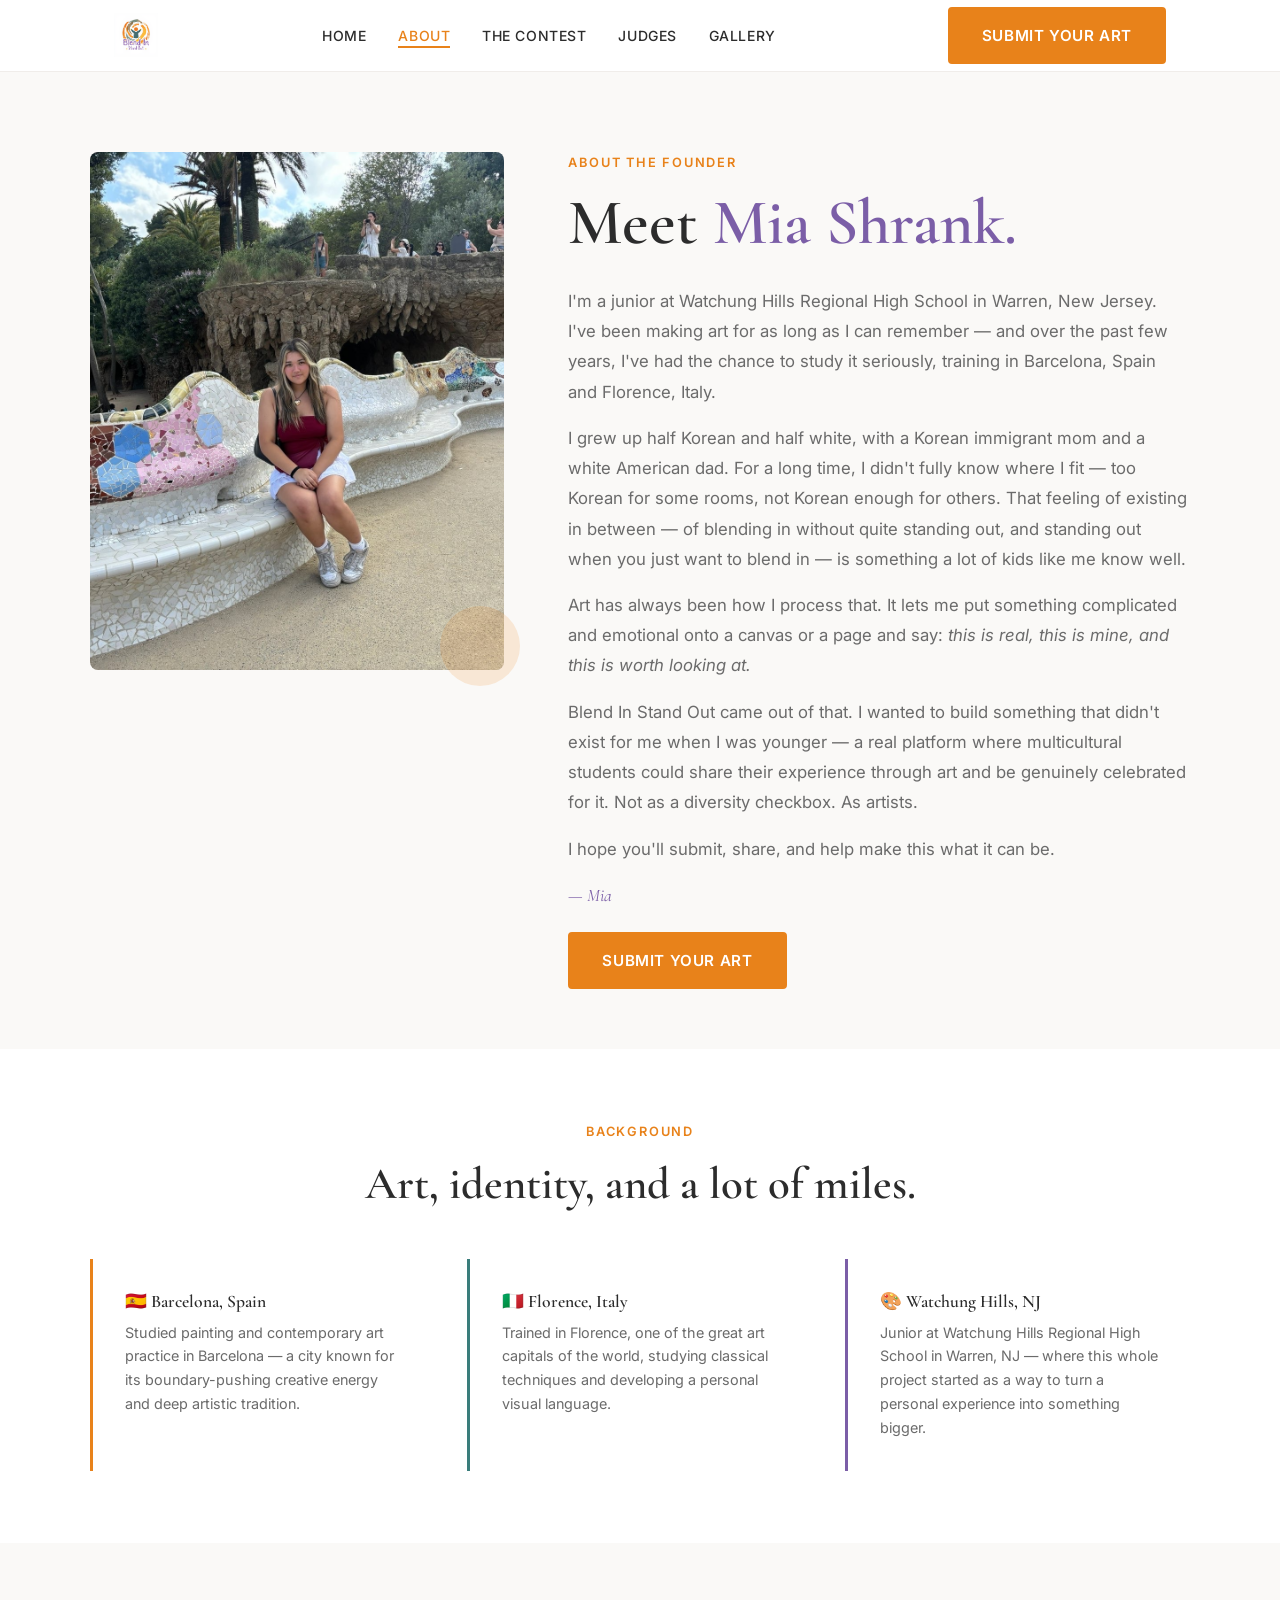
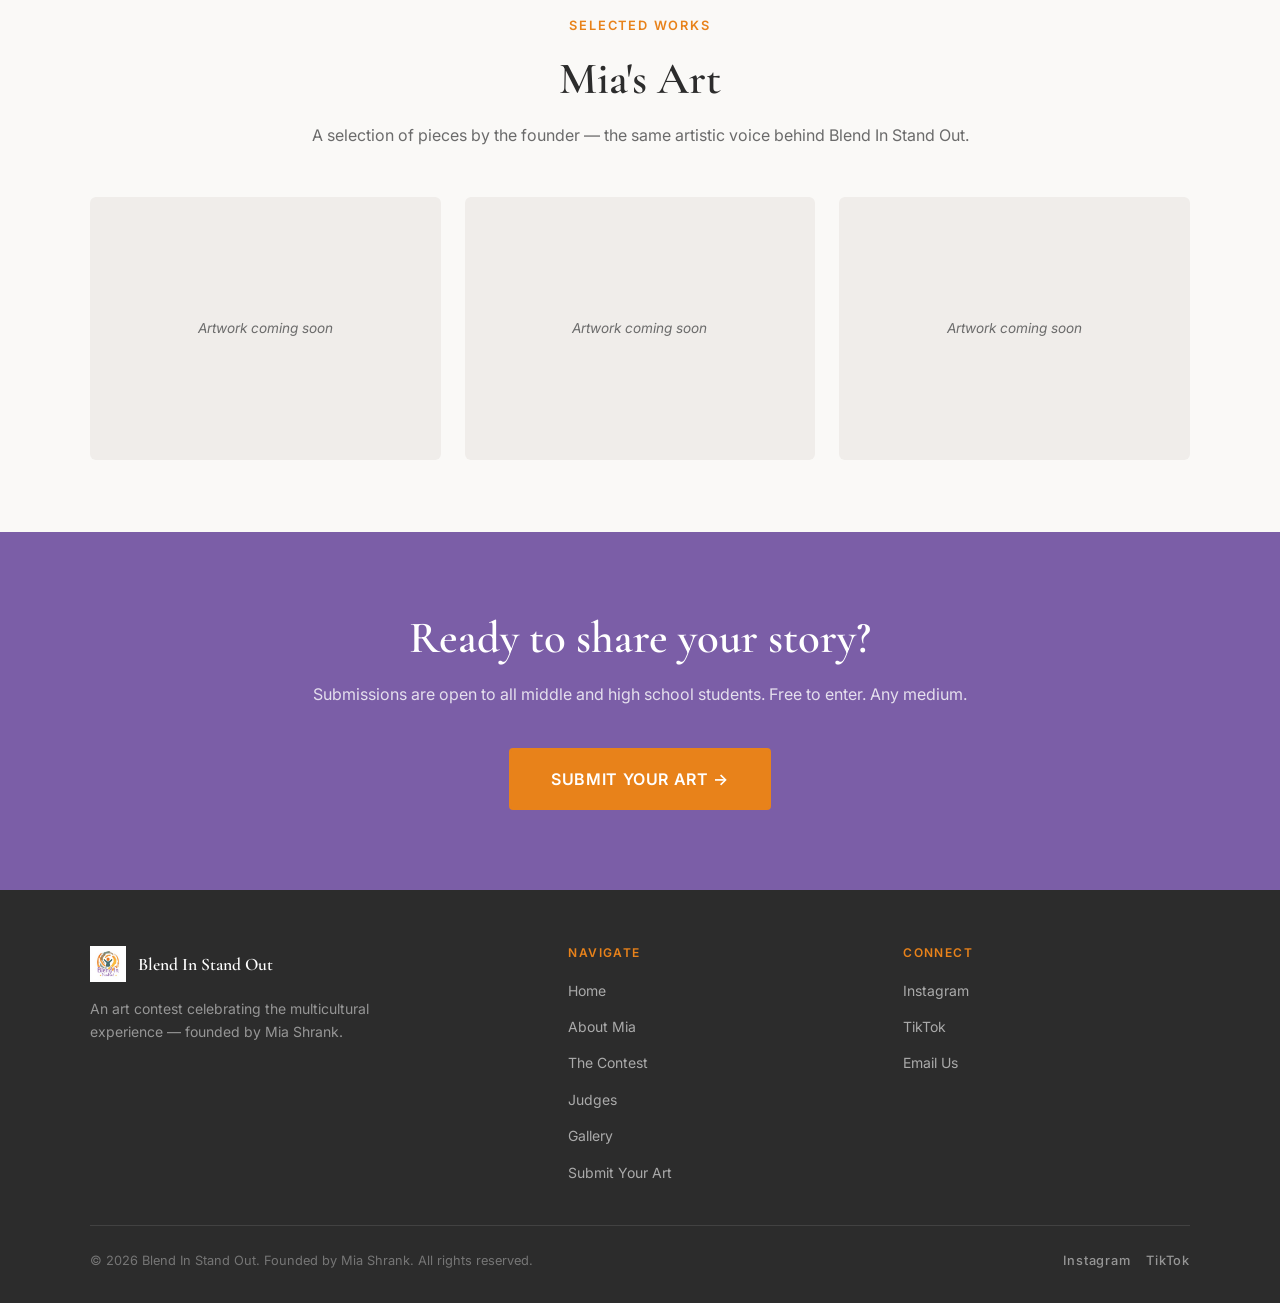
==== about.html @ 7397ed51 "Update about.html" ====
<!DOCTYPE html>
<html lang="en">
<head>
  <meta charset="UTF-8" />
  <meta name="viewport" content="width=device-width, initial-scale=1.0" />
  <title>About Mia Shrank — Blend In Stand Out</title>
  <meta name="description" content="Meet Mia Shrank, the founder of Blend In Stand Out — a junior at Watchung Hills Regional High School and artist who studied in Barcelona and Florence." />
  <link rel="icon" href="images/logo.png" type="image/png" />
  <link rel="stylesheet" href="css/style.css" />
</head>
<body>

  <!-- NAVIGATION -->
  <nav class="nav">
    <div class="nav__inner">
      <a href="index.html" class="nav__logo">
        <img src="logo.png" alt="Blend In Stand Out" onerror="this.style.display='none'; this.nextElementSibling.style.display='block';" />
        <span class="nav__logo-text" style="display:none;">Blend In Stand Out</span>
      </a>
      <ul class="nav__links">
        <li><a href="index.html">Home</a></li>
        <li><a href="about.html">About</a></li>
        <li><a href="contest.html">The Contest</a></li>
        <li><a href="judges.html">Judges</a></li>
        <li><a href="gallery.html">Gallery</a></li>
      </ul>
      <a href="submit.html" class="btn btn--primary nav__cta">Submit Your Art</a>
      <button class="nav__hamburger" aria-label="Open menu">
        <span></span><span></span><span></span>
      </button>
    </div>
  </nav>
  <div class="nav__mobile">
    <a href="index.html">Home</a>
    <a href="about.html">About</a>
    <a href="contest.html">The Contest</a>
    <a href="judges.html">Judges</a>
    <a href="gallery.html">Gallery</a>
    <a href="submit.html" class="btn btn--primary">Submit Your Art</a>
  </div>

  <div class="page-content">

    <!-- ABOUT HERO -->
    <section class="about-hero">
      <div class="about-hero__inner">
        <div class="about-hero__photo">
          <img src="mia.JPG" alt="Mia Shrank at Park Güell, Barcelona" class="about-hero__img" />
          <div class="about-hero__accent"></div>
        </div>
        <div class="about-hero__content">
          <p class="about-hero__eyebrow">About the Founder</p>
          <h1>Meet <span>Mia Shrank.</span></h1>
          <div class="about-hero__bio fade-in">
            <p>
              I'm a junior at Watchung Hills Regional High School in Warren, New Jersey. I've been making art for as long as I can remember — and over the past few years, I've had the chance to study it seriously, training in Barcelona, Spain and Florence, Italy.
            </p>
            <p>
              I grew up half Korean and half white, with a Korean immigrant mom and a white American dad. For a long time, I didn't fully know where I fit — too Korean for some rooms, not Korean enough for others. That feeling of existing in between — of blending in without quite standing out, and standing out when you just want to blend in — is something a lot of kids like me know well.
            </p>
            <p>
              Art has always been how I process that. It lets me put something complicated and emotional onto a canvas or a page and say: <em>this is real, this is mine, and this is worth looking at.</em>
            </p>
            <p>
              Blend In Stand Out came out of that. I wanted to build something that didn't exist for me when I was younger — a real platform where multicultural students could share their experience through art and be genuinely celebrated for it. Not as a diversity checkbox. As artists.
            </p>
            <p>
              I hope you'll submit, share, and help make this what it can be.
            </p>
            <p style="color: var(--purple); font-family: var(--font-heading); font-size: 1.1rem; font-style: italic;">— Mia</p>
          </div>
          <a href="submit.html" class="btn btn--primary">Submit Your Art</a>
        </div>
      </div>
    </section>

    <!-- HIGHLIGHTS -->
    <section class="about-highlights">
      <div class="about-highlights__inner">
        <div class="text-center fade-in">
          <p class="hero__eyebrow">Background</p>
          <h2>Art, identity, and a lot of miles.</h2>
        </div>
        <div class="about-highlights__grid">
          <div class="about-highlight fade-in fade-in-delay-1">
            <h3>🇪🇸 Barcelona, Spain</h3>
            <p>Studied painting and contemporary art practice in Barcelona — a city known for its boundary-pushing creative energy and deep artistic tradition.</p>
          </div>
          <div class="about-highlight fade-in fade-in-delay-2">
            <h3>🇮🇹 Florence, Italy</h3>
            <p>Trained in Florence, one of the great art capitals of the world, studying classical techniques and developing a personal visual language.</p>
          </div>
          <div class="about-highlight fade-in fade-in-delay-3">
            <h3>🎨 Watchung Hills, NJ</h3>
            <p>Junior at Watchung Hills Regional High School in Warren, NJ — where this whole project started as a way to turn a personal experience into something bigger.</p>
          </div>
        </div>
      </div>
    </section>

    <!-- ARTWORK SECTION -->
    <section class="artwork-section">
      <div class="artwork-section__inner">
        <div class="text-center fade-in">
          <p class="hero__eyebrow">Selected Works</p>
          <h2>Mia's Art</h2>
          <p style="margin: 16px auto 0;">A selection of pieces by the founder — the same artistic voice behind Blend In Stand Out.</p>
        </div>
        <div class="artwork-grid">
          <div class="artwork-item">Artwork coming soon</div>
          <div class="artwork-item">Artwork coming soon</div>
          <div class="artwork-item">Artwork coming soon</div>
        </div>
      </div>
    </section>

    <!-- CTA -->
    <section class="cta-banner fade-in">
      <div class="container">
        <h2>Ready to share your story?</h2>
        <p class="wide">Submissions are open to all middle and high school students. Free to enter. Any medium.</p>
        <a href="submit.html" class="btn btn--primary">Submit Your Art →</a>
      </div>
    </section>

  </div>

  <!-- FOOTER -->
  <footer class="footer">
    <div class="footer__inner">
      <div class="footer__top">
        <div class="footer__brand">
          <div class="footer__logo">
            <img src="logo.png" alt="Blend In Stand Out" onerror="this.style.display='none';" />
            <span class="footer__logo-text">Blend In Stand Out</span>
          </div>
          <p class="footer__tagline">An art contest celebrating the multicultural experience — founded by Mia Shrank.</p>
        </div>
        <div class="footer__col">
          <h4>Navigate</h4>
          <ul>
            <li><a href="index.html">Home</a></li>
            <li><a href="about.html">About Mia</a></li>
            <li><a href="contest.html">The Contest</a></li>
            <li><a href="judges.html">Judges</a></li>
            <li><a href="gallery.html">Gallery</a></li>
            <li><a href="submit.html">Submit Your Art</a></li>
          </ul>
        </div>
        <div class="footer__col">
          <h4>Connect</h4>
          <ul>
            <li><a href="#">Instagram</a></li>
            <li><a href="#">TikTok</a></li>
            <li><a href="mailto:blendinstandout.art@gmail.com">Email Us</a></li>
          </ul>
        </div>
      </div>
      <div class="footer__bottom">
        <p class="footer__copy">© 2026 Blend In Stand Out. Founded by Mia Shrank. All rights reserved.</p>
        <div class="footer__social">
          <a href="#">Instagram</a>
          <a href="#">TikTok</a>
        </div>
      </div>
    </div>
  </footer>

  <script src="js/main.js"></script>
</body>
</html>
---- css/style.css ----
/* =====================================================
   BLEND IN STAND OUT — Main Stylesheet
   ===================================================== */

/* --- Google Fonts Import --- */
@import url('https://fonts.googleapis.com/css2?family=Cormorant+Garamond:ital,wght@0,400;0,500;0,600;0,700;1,400;1,500&family=Inter:wght@300;400;500;600&display=swap');

/* --- CSS Variables --- */
:root {
  --orange:    #E8821A;
  --teal:      #3A7D7B;
  --purple:    #7B5EA7;
  --gold:      #F0B830;
  --sage:      #8A9270;
  --taupe:     #9B8060;
  --white:     #FFFFFF;
  --off-white: #FAF9F7;
  --light-gray:#F0EDEA;
  --dark:      #2C2C2C;
  --mid-gray:  #6B6B6B;

  --font-heading: 'Cormorant Garamond', Georgia, serif;
  --font-body:    'Inter', system-ui, sans-serif;

  --max-width: 1100px;
  --section-pad: 80px 24px;
  --nav-height: 72px;
}

/* --- Reset & Base --- */
*, *::before, *::after { box-sizing: border-box; margin: 0; padding: 0; }

html { scroll-behavior: smooth; font-size: 16px; }

body {
  font-family: var(--font-body);
  color: var(--dark);
  background: var(--white);
  line-height: 1.65;
  -webkit-font-smoothing: antialiased;
}

img { max-width: 100%; height: auto; display: block; }
a  { color: inherit; text-decoration: none; }
ul { list-style: none; }

/* --- Typography --- */
h1, h2, h3, h4 {
  font-family: var(--font-heading);
  line-height: 1.2;
  font-weight: 600;
}
h1 { font-size: clamp(2.4rem, 5vw, 4rem); }
h2 { font-size: clamp(1.8rem, 3.5vw, 2.8rem); }
h3 { font-size: clamp(1.3rem, 2.5vw, 1.8rem); }
h4 { font-size: 1.15rem; }
p  { font-size: 1rem; color: var(--mid-gray); max-width: 680px; }
p.wide { max-width: 800px; }

/* --- Utility --- */
.container {
  max-width: var(--max-width);
  margin: 0 auto;
  padding: 0 24px;
}
.section { padding: var(--section-pad); }
.section--alt { background: var(--off-white); }
.text-center { text-align: center; }
.text-center p { margin-left: auto; margin-right: auto; }

/* --- Buttons --- */
.btn {
  display: inline-block;
  padding: 14px 32px;
  border-radius: 4px;
  font-family: var(--font-body);
  font-size: 0.95rem;
  font-weight: 600;
  letter-spacing: 0.04em;
  text-transform: uppercase;
  cursor: pointer;
  border: 2px solid transparent;
  transition: all 0.2s ease;
}
.btn--primary {
  background: var(--orange);
  color: var(--white);
  border-color: var(--orange);
}
.btn--primary:hover {
  background: #cf7116;
  border-color: #cf7116;
  transform: translateY(-1px);
  box-shadow: 0 4px 16px rgba(232,130,26,0.3);
}
.btn--outline {
  background: transparent;
  color: var(--purple);
  border-color: var(--purple);
}
.btn--outline:hover {
  background: var(--purple);
  color: var(--white);
  transform: translateY(-1px);
}
.btn--teal {
  background: var(--teal);
  color: var(--white);
  border-color: var(--teal);
}
.btn--teal:hover {
  background: #2e6a68;
  border-color: #2e6a68;
  transform: translateY(-1px);
}

/* =====================================================
   NAVIGATION
   ===================================================== */
.nav {
  position: fixed;
  top: 0; left: 0; right: 0;
  z-index: 100;
  height: var(--nav-height);
  background: rgba(255,255,255,0.97);
  backdrop-filter: blur(8px);
  border-bottom: 1px solid var(--light-gray);
  display: flex;
  align-items: center;
}
.nav__inner {
  max-width: var(--max-width);
  margin: 0 auto;
  padding: 0 24px;
  width: 100%;
  display: flex;
  align-items: center;
  justify-content: space-between;
}
.nav__logo img {
  height: 44px;
  width: auto;
}
.nav__logo-text {
  font-family: var(--font-heading);
  font-size: 1.3rem;
  font-weight: 700;
  color: var(--purple);
  letter-spacing: 0.01em;
}
.nav__links {
  display: flex;
  align-items: center;
  gap: 32px;
}
.nav__links a {
  font-size: 0.875rem;
  font-weight: 500;
  letter-spacing: 0.04em;
  text-transform: uppercase;
  color: var(--dark);
  position: relative;
  transition: color 0.2s;
}
.nav__links a::after {
  content: '';
  position: absolute;
  bottom: -4px; left: 0; right: 0;
  height: 2px;
  background: var(--orange);
  transform: scaleX(0);
  transition: transform 0.2s;
}
.nav__links a:hover { color: var(--orange); }
.nav__links a:hover::after { transform: scaleX(1); }
.nav__links a.active { color: var(--orange); }
.nav__links a.active::after { transform: scaleX(1); }
.nav__cta { margin-left: 8px; }

/* Hamburger */
.nav__hamburger {
  display: none;
  flex-direction: column;
  gap: 5px;
  cursor: pointer;
  padding: 4px;
  background: none;
  border: none;
}
.nav__hamburger span {
  display: block;
  width: 24px;
  height: 2px;
  background: var(--dark);
  transition: all 0.3s ease;
}
.nav__hamburger.open span:nth-child(1) { transform: translateY(7px) rotate(45deg); }
.nav__hamburger.open span:nth-child(2) { opacity: 0; }
.nav__hamburger.open span:nth-child(3) { transform: translateY(-7px) rotate(-45deg); }

/* Mobile nav */
.nav__mobile {
  display: none;
  position: fixed;
  top: var(--nav-height);
  left: 0; right: 0;
  background: var(--white);
  border-bottom: 1px solid var(--light-gray);
  padding: 24px;
  z-index: 99;
  flex-direction: column;
  gap: 20px;
}
.nav__mobile.open { display: flex; }
.nav__mobile a {
  font-size: 1.1rem;
  font-weight: 500;
  color: var(--dark);
  padding: 8px 0;
  border-bottom: 1px solid var(--light-gray);
  transition: color 0.2s;
}
.nav__mobile a:hover { color: var(--orange); }
.nav__mobile .btn { text-align: center; margin-top: 8px; }

/* Page offset for fixed nav */
.page-content { padding-top: var(--nav-height); }

/* =====================================================
   HERO (Home Page)
   ===================================================== */
.hero {
  min-height: calc(100vh - var(--nav-height));
  display: flex;
  align-items: center;
  background: var(--white);
  position: relative;
  overflow: hidden;
}
.hero::before {
  content: '';
  position: absolute;
  top: -100px; right: -100px;
  width: 600px; height: 600px;
  background: radial-gradient(circle, rgba(240,184,48,0.08) 0%, transparent 70%);
  pointer-events: none;
}
.hero::after {
  content: '';
  position: absolute;
  bottom: -80px; left: -80px;
  width: 500px; height: 500px;
  background: radial-gradient(circle, rgba(58,125,123,0.07) 0%, transparent 70%);
  pointer-events: none;
}
.hero__inner {
  max-width: var(--max-width);
  margin: 0 auto;
  padding: 80px 24px;
  display: grid;
  grid-template-columns: 1fr 1fr;
  align-items: center;
  gap: 64px;
  position: relative;
  z-index: 1;
}
.hero__eyebrow {
  font-family: var(--font-body);
  font-size: 0.8rem;
  font-weight: 600;
  letter-spacing: 0.14em;
  text-transform: uppercase;
  color: var(--orange);
  margin-bottom: 16px;
}
.hero__title {
  color: var(--dark);
  margin-bottom: 24px;
}
.hero__title span { color: var(--purple); }
.hero__subtitle {
  font-size: 1.15rem;
  line-height: 1.7;
  color: var(--mid-gray);
  max-width: 520px;
  margin-bottom: 40px;
}
.hero__actions {
  display: flex;
  gap: 16px;
  flex-wrap: wrap;
  align-items: center;
}
.hero__dates {
  margin-top: 48px;
  padding-top: 32px;
  border-top: 1px solid var(--light-gray);
  display: flex;
  gap: 40px;
}
.hero__date-item {}
.hero__date-label {
  font-size: 0.75rem;
  font-weight: 600;
  letter-spacing: 0.1em;
  text-transform: uppercase;
  color: var(--orange);
  display: block;
  margin-bottom: 4px;
}
.hero__date-value {
  font-family: var(--font-heading);
  font-size: 1.25rem;
  font-weight: 600;
  color: var(--dark);
}
.hero__logo {
  display: flex;
  align-items: center;
  justify-content: center;
}
.hero__logo img {
  max-width: 420px;
  width: 100%;
  animation: float 6s ease-in-out infinite;
}
@keyframes float {
  0%, 100% { transform: translateY(0); }
  50%       { transform: translateY(-12px); }
}

/* =====================================================
   WHAT IS BISO (Home mission section)
   ===================================================== */
.mission__grid {
  display: grid;
  grid-template-columns: repeat(3, 1fr);
  gap: 32px;
  margin-top: 56px;
}
.mission__card {
  padding: 40px 32px;
  background: var(--white);
  border: 1px solid var(--light-gray);
  border-radius: 8px;
  transition: box-shadow 0.2s, transform 0.2s;
}
.mission__card:hover {
  box-shadow: 0 8px 32px rgba(0,0,0,0.07);
  transform: translateY(-4px);
}
.mission__icon {
  width: 48px;
  height: 48px;
  border-radius: 50%;
  display: flex;
  align-items: center;
  justify-content: center;
  margin-bottom: 20px;
  font-size: 1.4rem;
}
.mission__icon--orange { background: rgba(232,130,26,0.12); }
.mission__icon--teal   { background: rgba(58,125,123,0.12); }
.mission__icon--purple { background: rgba(123,94,167,0.12); }
.mission__card h3 {
  margin-bottom: 12px;
  color: var(--dark);
}
.mission__card p { font-size: 0.95rem; }

/* =====================================================
   CONTEST SNAPSHOT (Home)
   ===================================================== */
.snapshot__grid {
  display: grid;
  grid-template-columns: repeat(4, 1fr);
  gap: 24px;
  margin-top: 56px;
}
.snapshot__item {
  text-align: center;
  padding: 32px 20px;
  background: var(--white);
  border-radius: 8px;
  border: 1px solid var(--light-gray);
}
.snapshot__number {
  font-family: var(--font-heading);
  font-size: 2.5rem;
  font-weight: 700;
  color: var(--purple);
  display: block;
  line-height: 1;
  margin-bottom: 8px;
}
.snapshot__label {
  font-size: 0.85rem;
  font-weight: 500;
  color: var(--mid-gray);
  letter-spacing: 0.04em;
}

/* =====================================================
   CTA BANNER
   ===================================================== */
.cta-banner {
  background: var(--purple);
  padding: 80px 24px;
  text-align: center;
}
.cta-banner h2 { color: var(--white); margin-bottom: 16px; }
.cta-banner p  { color: rgba(255,255,255,0.8); margin: 0 auto 40px; }
.cta-banner .btn--primary {
  background: var(--orange);
  border-color: var(--orange);
  font-size: 1rem;
  padding: 16px 40px;
}

/* =====================================================
   ABOUT PAGE
   ===================================================== */
.about-hero {
  padding: 80px 24px 60px;
  background: var(--off-white);
}
.about-hero__inner {
  max-width: var(--max-width);
  margin: 0 auto;
  display: grid;
  grid-template-columns: 1fr 1.5fr;
  gap: 64px;
  align-items: start;
}
.about-hero__photo {
  position: relative;
}
.about-hero__img {
  width: 100%;
  aspect-ratio: 4/5;
  object-fit: cover;
  border-radius: 8px;
}
.about-hero__img-placeholder {
  width: 100%;
  aspect-ratio: 4/5;
  background: var(--light-gray);
  border-radius: 8px;
  display: flex;
  align-items: center;
  justify-content: center;
  color: var(--mid-gray);
  font-size: 0.9rem;
  text-align: center;
  padding: 24px;
  font-style: italic;
}
.about-hero__accent {
  position: absolute;
  bottom: -16px; right: -16px;
  width: 80px; height: 80px;
  background: var(--orange);
  border-radius: 50%;
  opacity: 0.15;
  pointer-events: none;
}
.about-hero__eyebrow {
  font-size: 0.8rem;
  font-weight: 600;
  letter-spacing: 0.14em;
  text-transform: uppercase;
  color: var(--orange);
  margin-bottom: 12px;
}
.about-hero__content h1 {
  margin-bottom: 24px;
  color: var(--dark);
}
.about-hero__content h1 span { color: var(--purple); }
.about-hero__bio { margin-bottom: 20px; }
.about-hero__bio p {
  font-size: 1.05rem;
  line-height: 1.8;
  color: var(--mid-gray);
  max-width: 100%;
  margin-bottom: 16px;
}

.about-highlights {
  padding: 72px 24px;
}
.about-highlights__inner {
  max-width: var(--max-width);
  margin: 0 auto;
}
.about-highlights__grid {
  display: grid;
  grid-template-columns: repeat(3, 1fr);
  gap: 32px;
  margin-top: 48px;
}
.about-highlight {
  padding: 32px;
  border-left: 3px solid var(--orange);
  background: var(--white);
}
.about-highlight:nth-child(2) { border-color: var(--teal); }
.about-highlight:nth-child(3) { border-color: var(--purple); }
.about-highlight h3 {
  font-size: 1.1rem;
  margin-bottom: 8px;
}
.about-highlight p { font-size: 0.9rem; max-width: 100%; }

.artwork-section {
  padding: 72px 24px;
  background: var(--off-white);
}
.artwork-section__inner {
  max-width: var(--max-width);
  margin: 0 auto;
}
.artwork-grid {
  display: grid;
  grid-template-columns: repeat(3, 1fr);
  gap: 24px;
  margin-top: 48px;
}
.artwork-item {
  background: var(--light-gray);
  aspect-ratio: 4/3;
  border-radius: 6px;
  display: flex;
  align-items: center;
  justify-content: center;
  color: var(--mid-gray);
  font-size: 0.85rem;
  text-align: center;
  padding: 16px;
  font-style: italic;
}
.artwork-item img {
  width: 100%;
  height: 100%;
  object-fit: cover;
  border-radius: 6px;
}

/* =====================================================
   CONTEST PAGE
   ===================================================== */
.contest-hero {
  background: linear-gradient(135deg, var(--purple) 0%, #5a4280 100%);
  padding: 80px 24px;
  text-align: center;
  color: var(--white);
}
.contest-hero h1 { color: var(--white); margin-bottom: 20px; }
.contest-hero p  { color: rgba(255,255,255,0.85); margin: 0 auto; font-size: 1.1rem; }

.timeline {
  padding: 72px 24px;
}
.timeline__inner {
  max-width: var(--max-width);
  margin: 0 auto;
}
.timeline__steps {
  display: grid;
  grid-template-columns: repeat(4, 1fr);
  gap: 0;
  margin-top: 56px;
  position: relative;
}
.timeline__steps::before {
  content: '';
  position: absolute;
  top: 28px;
  left: 14%;
  right: 14%;
  height: 2px;
  background: var(--light-gray);
  z-index: 0;
}
.timeline__step {
  text-align: center;
  position: relative;
  z-index: 1;
  padding: 0 16px;
}
.timeline__dot {
  width: 56px; height: 56px;
  border-radius: 50%;
  background: var(--white);
  border: 3px solid var(--light-gray);
  display: flex;
  align-items: center;
  justify-content: center;
  margin: 0 auto 20px;
  font-weight: 700;
  font-family: var(--font-heading);
  font-size: 1.2rem;
  color: var(--mid-gray);
  transition: all 0.3s;
}
.timeline__step--active .timeline__dot {
  background: var(--orange);
  border-color: var(--orange);
  color: var(--white);
}
.timeline__step--upcoming .timeline__dot {
  background: var(--purple);
  border-color: var(--purple);
  color: var(--white);
}
.timeline__date {
  font-family: var(--font-heading);
  font-size: 1.05rem;
  font-weight: 600;
  color: var(--dark);
  margin-bottom: 6px;
}
.timeline__label {
  font-size: 0.8rem;
  font-weight: 600;
  letter-spacing: 0.08em;
  text-transform: uppercase;
  color: var(--orange);
  margin-bottom: 6px;
}
.timeline__step--upcoming .timeline__label { color: var(--purple); }
.timeline__desc { font-size: 0.85rem; color: var(--mid-gray); max-width: 160px; margin: 0 auto; }

.contest-details {
  padding: 72px 24px;
  background: var(--off-white);
}
.contest-details__inner {
  max-width: var(--max-width);
  margin: 0 auto;
  display: grid;
  grid-template-columns: 1fr 1fr;
  gap: 64px;
}
.contest-block h3 {
  color: var(--purple);
  margin-bottom: 20px;
  padding-bottom: 12px;
  border-bottom: 2px solid var(--light-gray);
}
.contest-list {
  display: flex;
  flex-direction: column;
  gap: 12px;
}
.contest-list li {
  display: flex;
  gap: 12px;
  font-size: 0.95rem;
  color: var(--mid-gray);
  line-height: 1.55;
}
.contest-list li::before {
  content: '→';
  color: var(--orange);
  font-weight: 700;
  flex-shrink: 0;
  margin-top: 1px;
}

.judging {
  padding: 72px 24px;
}
.judging__inner {
  max-width: var(--max-width);
  margin: 0 auto;
}
.judging__grid {
  display: grid;
  grid-template-columns: repeat(3, 1fr);
  gap: 24px;
  margin-top: 48px;
}
.judging__criteria {
  padding: 32px;
  background: var(--white);
  border: 1px solid var(--light-gray);
  border-radius: 8px;
  text-align: center;
}
.judging__pct {
  font-family: var(--font-heading);
  font-size: 2.5rem;
  font-weight: 700;
  color: var(--orange);
  display: block;
  margin-bottom: 8px;
}
.judging__criteria h4 {
  font-family: var(--font-heading);
  font-size: 1.15rem;
  color: var(--dark);
  margin-bottom: 10px;
}
.judging__criteria p { font-size: 0.875rem; max-width: 100%; }

.faq {
  padding: 72px 24px;
  background: var(--off-white);
}
.faq__inner {
  max-width: 780px;
  margin: 0 auto;
}
.faq__list { margin-top: 48px; }
.faq__item {
  border-bottom: 1px solid var(--light-gray);
  padding: 24px 0;
}
.faq__question {
  font-family: var(--font-heading);
  font-size: 1.15rem;
  font-weight: 600;
  color: var(--dark);
  cursor: pointer;
  display: flex;
  justify-content: space-between;
  align-items: center;
  gap: 16px;
}
.faq__question::after {
  content: '+';
  font-size: 1.4rem;
  color: var(--orange);
  flex-shrink: 0;
  transition: transform 0.2s;
}
.faq__item.open .faq__question::after { transform: rotate(45deg); }
.faq__answer {
  font-size: 0.95rem;
  color: var(--mid-gray);
  line-height: 1.7;
  max-width: 100%;
  margin-top: 0;
  max-height: 0;
  overflow: hidden;
  transition: max-height 0.3s ease, margin-top 0.3s ease;
}
.faq__item.open .faq__answer {
  margin-top: 16px;
  max-height: 300px;
}

/* =====================================================
   JUDGES PAGE
   ===================================================== */
.judges-hero {
  background: var(--off-white);
  padding: 80px 24px;
  text-align: center;
}
.judges-hero h1 span { color: var(--purple); }
.judges-hero p { margin: 20px auto 0; font-size: 1.05rem; }

.judges-grid {
  padding: 72px 24px;
}
.judges-grid__inner {
  max-width: var(--max-width);
  margin: 0 auto;
}
.judges-cards {
  display: grid;
  grid-template-columns: repeat(3, 1fr);
  gap: 32px;
  margin-top: 56px;
}
.judge-card {
  background: var(--white);
  border: 1px solid var(--light-gray);
  border-radius: 8px;
  padding: 40px 32px;
  text-align: center;
  transition: box-shadow 0.2s, transform 0.2s;
}
.judge-card:hover {
  box-shadow: 0 8px 32px rgba(0,0,0,0.07);
  transform: translateY(-4px);
}
.judge-card__avatar {
  width: 80px; height: 80px;
  border-radius: 50%;
  background: var(--light-gray);
  margin: 0 auto 20px;
  display: flex;
  align-items: center;
  justify-content: center;
  font-size: 1.8rem;
  color: var(--mid-gray);
  overflow: hidden;
}
.judge-card__avatar img {
  width: 100%; height: 100%;
  object-fit: cover;
}
.judge-card h3 { color: var(--dark); margin-bottom: 4px; }
.judge-card__title {
  font-size: 0.85rem;
  color: var(--orange);
  font-weight: 500;
  margin-bottom: 16px;
}
.judge-card p { font-size: 0.9rem; max-width: 100%; }

.judges-coming-soon {
  padding: 72px 24px;
}
.judges-coming-soon__inner {
  max-width: 680px;
  margin: 0 auto;
  text-align: center;
  padding: 72px 48px;
  background: var(--off-white);
  border-radius: 12px;
  border: 2px dashed var(--light-gray);
}
.judges-coming-soon__icon {
  font-size: 3rem;
  margin-bottom: 24px;
}
.judges-coming-soon__inner h2 { color: var(--dark); margin-bottom: 16px; }
.judges-coming-soon__inner p { margin: 0 auto; }

/* =====================================================
   SUBMIT PAGE
   ===================================================== */
.submit-hero {
  background: linear-gradient(135deg, var(--teal) 0%, #2a5c5a 100%);
  padding: 80px 24px;
  text-align: center;
  color: var(--white);
}
.submit-hero h1 { color: var(--white); margin-bottom: 20px; }
.submit-hero p  { color: rgba(255,255,255,0.85); margin: 0 auto; font-size: 1.05rem; }

.submit-content {
  padding: 72px 24px;
}
.submit-content__inner {
  max-width: var(--max-width);
  margin: 0 auto;
  display: grid;
  grid-template-columns: 1fr 2fr;
  gap: 64px;
  align-items: start;
}
.submit-info h3 { color: var(--purple); margin-bottom: 16px; }
.submit-info p  { font-size: 0.9rem; margin-bottom: 24px; max-width: 100%; }
.submit-checklist { margin-top: 32px; }
.submit-checklist h4 {
  font-family: var(--font-heading);
  font-size: 1rem;
  color: var(--dark);
  margin-bottom: 12px;
}
.submit-checklist ul { display: flex; flex-direction: column; gap: 8px; }
.submit-checklist li {
  font-size: 0.875rem;
  color: var(--mid-gray);
  display: flex;
  gap: 8px;
}
.submit-checklist li::before {
  content: '✓';
  color: var(--teal);
  font-weight: 700;
  flex-shrink: 0;
}
.submit-form-area {
  background: var(--off-white);
  border-radius: 8px;
  padding: 40px;
  min-height: 400px;
}
.form-placeholder {
  display: flex;
  flex-direction: column;
  align-items: center;
  justify-content: center;
  text-align: center;
  min-height: 400px;
  gap: 16px;
}
.form-placeholder p { font-size: 0.9rem; max-width: 320px; }
.submit-form-area iframe {
  width: 100%;
  min-height: 900px;
  border: none;
  border-radius: 4px;
}

/* =====================================================
   GALLERY PAGE
   ===================================================== */
.gallery-hero {
  background: var(--off-white);
  padding: 80px 24px;
  text-align: center;
}
.gallery-hero h1 span { color: var(--orange); }
.gallery-hero p { margin: 20px auto 0; font-size: 1.05rem; }

.gallery-section {
  padding: 72px 24px;
}
.gallery-section__inner {
  max-width: var(--max-width);
  margin: 0 auto;
}
.gallery-masonry {
  columns: 3;
  column-gap: 20px;
  margin-top: 48px;
}
.gallery-item {
  break-inside: avoid;
  margin-bottom: 20px;
  border-radius: 6px;
  overflow: hidden;
  position: relative;
}
.gallery-item img {
  width: 100%;
  display: block;
  transition: transform 0.3s;
}
.gallery-item:hover img { transform: scale(1.03); }
.gallery-item__overlay {
  position: absolute;
  inset: 0;
  background: linear-gradient(to top, rgba(0,0,0,0.7) 0%, transparent 50%);
  opacity: 0;
  transition: opacity 0.3s;
  display: flex;
  align-items: flex-end;
  padding: 20px;
}
.gallery-item:hover .gallery-item__overlay { opacity: 1; }
.gallery-item__info { color: var(--white); }
.gallery-item__info strong { display: block; font-size: 0.9rem; }
.gallery-item__info span  { font-size: 0.8rem; opacity: 0.8; }

.gallery-empty {
  text-align: center;
  padding: 80px 24px;
  background: var(--off-white);
  border-radius: 8px;
  border: 2px dashed var(--light-gray);
  margin-top: 48px;
}
.gallery-empty__icon { font-size: 3rem; margin-bottom: 24px; }
.gallery-empty h3 { color: var(--dark); margin-bottom: 12px; }
.gallery-empty p { margin: 0 auto; max-width: 480px; }

/* =====================================================
   FOOTER
   ===================================================== */
.footer {
  background: var(--dark);
  padding: 56px 24px 32px;
}
.footer__inner {
  max-width: var(--max-width);
  margin: 0 auto;
}
.footer__top {
  display: grid;
  grid-template-columns: 1.5fr 1fr 1fr;
  gap: 48px;
  padding-bottom: 40px;
  border-bottom: 1px solid rgba(255,255,255,0.1);
}
.footer__brand {}
.footer__logo {
  display: flex;
  align-items: center;
  gap: 12px;
  margin-bottom: 16px;
}
.footer__logo img { height: 36px; }
.footer__logo-text {
  font-family: var(--font-heading);
  font-size: 1.1rem;
  font-weight: 600;
  color: var(--white);
}
.footer__tagline {
  font-size: 0.875rem;
  color: rgba(255,255,255,0.5);
  line-height: 1.6;
  max-width: 280px;
}
.footer__col h4 {
  font-family: var(--font-body);
  font-size: 0.75rem;
  font-weight: 600;
  letter-spacing: 0.12em;
  text-transform: uppercase;
  color: var(--orange);
  margin-bottom: 16px;
}
.footer__col ul { display: flex; flex-direction: column; gap: 10px; }
.footer__col li a {
  font-size: 0.875rem;
  color: rgba(255,255,255,0.6);
  transition: color 0.2s;
}
.footer__col li a:hover { color: var(--white); }
.footer__bottom {
  padding-top: 24px;
  display: flex;
  justify-content: space-between;
  align-items: center;
  flex-wrap: wrap;
  gap: 12px;
}
.footer__copy { font-size: 0.8rem; color: rgba(255,255,255,0.35); }
.footer__social { display: flex; gap: 16px; }
.footer__social a {
  font-size: 0.8rem;
  color: rgba(255,255,255,0.5);
  font-weight: 500;
  letter-spacing: 0.06em;
  transition: color 0.2s;
}
.footer__social a:hover { color: var(--orange); }

/* =====================================================
   PAGE HEADER (reusable inner page hero)
   ===================================================== */
.page-header {
  background: var(--off-white);
  padding: 60px 24px;
  border-bottom: 1px solid var(--light-gray);
}
.page-header__inner {
  max-width: var(--max-width);
  margin: 0 auto;
}
.page-header__eyebrow {
  font-size: 0.75rem;
  font-weight: 600;
  letter-spacing: 0.14em;
  text-transform: uppercase;
  color: var(--orange);
  margin-bottom: 10px;
}
.page-header h1 span { color: var(--purple); }

/* =====================================================
   FADE-IN ANIMATIONS
   ===================================================== */
.fade-in {
  opacity: 0;
  transform: translateY(20px);
  transition: opacity 0.6s ease, transform 0.6s ease;
}
.fade-in.visible {
  opacity: 1;
  transform: translateY(0);
}
.fade-in-delay-1 { transition-delay: 0.1s; }
.fade-in-delay-2 { transition-delay: 0.2s; }
.fade-in-delay-3 { transition-delay: 0.3s; }

/* =====================================================
   RESPONSIVE
   ===================================================== */
@media (max-width: 900px) {
  .hero__inner               { grid-template-columns: 1fr; gap: 40px; text-align: center; }
  .hero__logo                { order: -1; }
  .hero__logo img            { max-width: 280px; }
  .hero__actions             { justify-content: center; }
  .hero__dates               { justify-content: center; }
  .mission__grid             { grid-template-columns: 1fr; }
  .snapshot__grid            { grid-template-columns: repeat(2, 1fr); }
  .about-hero__inner         { grid-template-columns: 1fr; }
  .about-hero__photo         { max-width: 320px; margin: 0 auto; }
  .about-highlights__grid    { grid-template-columns: 1fr; }
  .artwork-grid              { grid-template-columns: repeat(2, 1fr); }
  .contest-details__inner    { grid-template-columns: 1fr; }
  .timeline__steps           { grid-template-columns: repeat(2, 1fr); gap: 32px; }
  .timeline__steps::before   { display: none; }
  .judging__grid             { grid-template-columns: 1fr; }
  .judges-cards              { grid-template-columns: 1fr; max-width: 400px; margin-left: auto; margin-right: auto; }
  .submit-content__inner     { grid-template-columns: 1fr; }
  .gallery-masonry           { columns: 2; }
  .footer__top               { grid-template-columns: 1fr 1fr; }
  .footer__brand             { grid-column: span 2; }
}

@media (max-width: 640px) {
  :root { --section-pad: 56px 20px; }
  .nav__links { display: none; }
  .nav__cta   { display: none; }
  .nav__hamburger { display: flex; }
  .snapshot__grid { grid-template-columns: 1fr 1fr; }
  .gallery-masonry { columns: 1; }
  .submit-form-area { padding: 20px; }
  .footer__top      { grid-template-columns: 1fr; }
  .footer__brand    { grid-column: span 1; }
  .footer__bottom   { flex-direction: column; text-align: center; }
  .artwork-grid     { grid-template-columns: 1fr; }
}
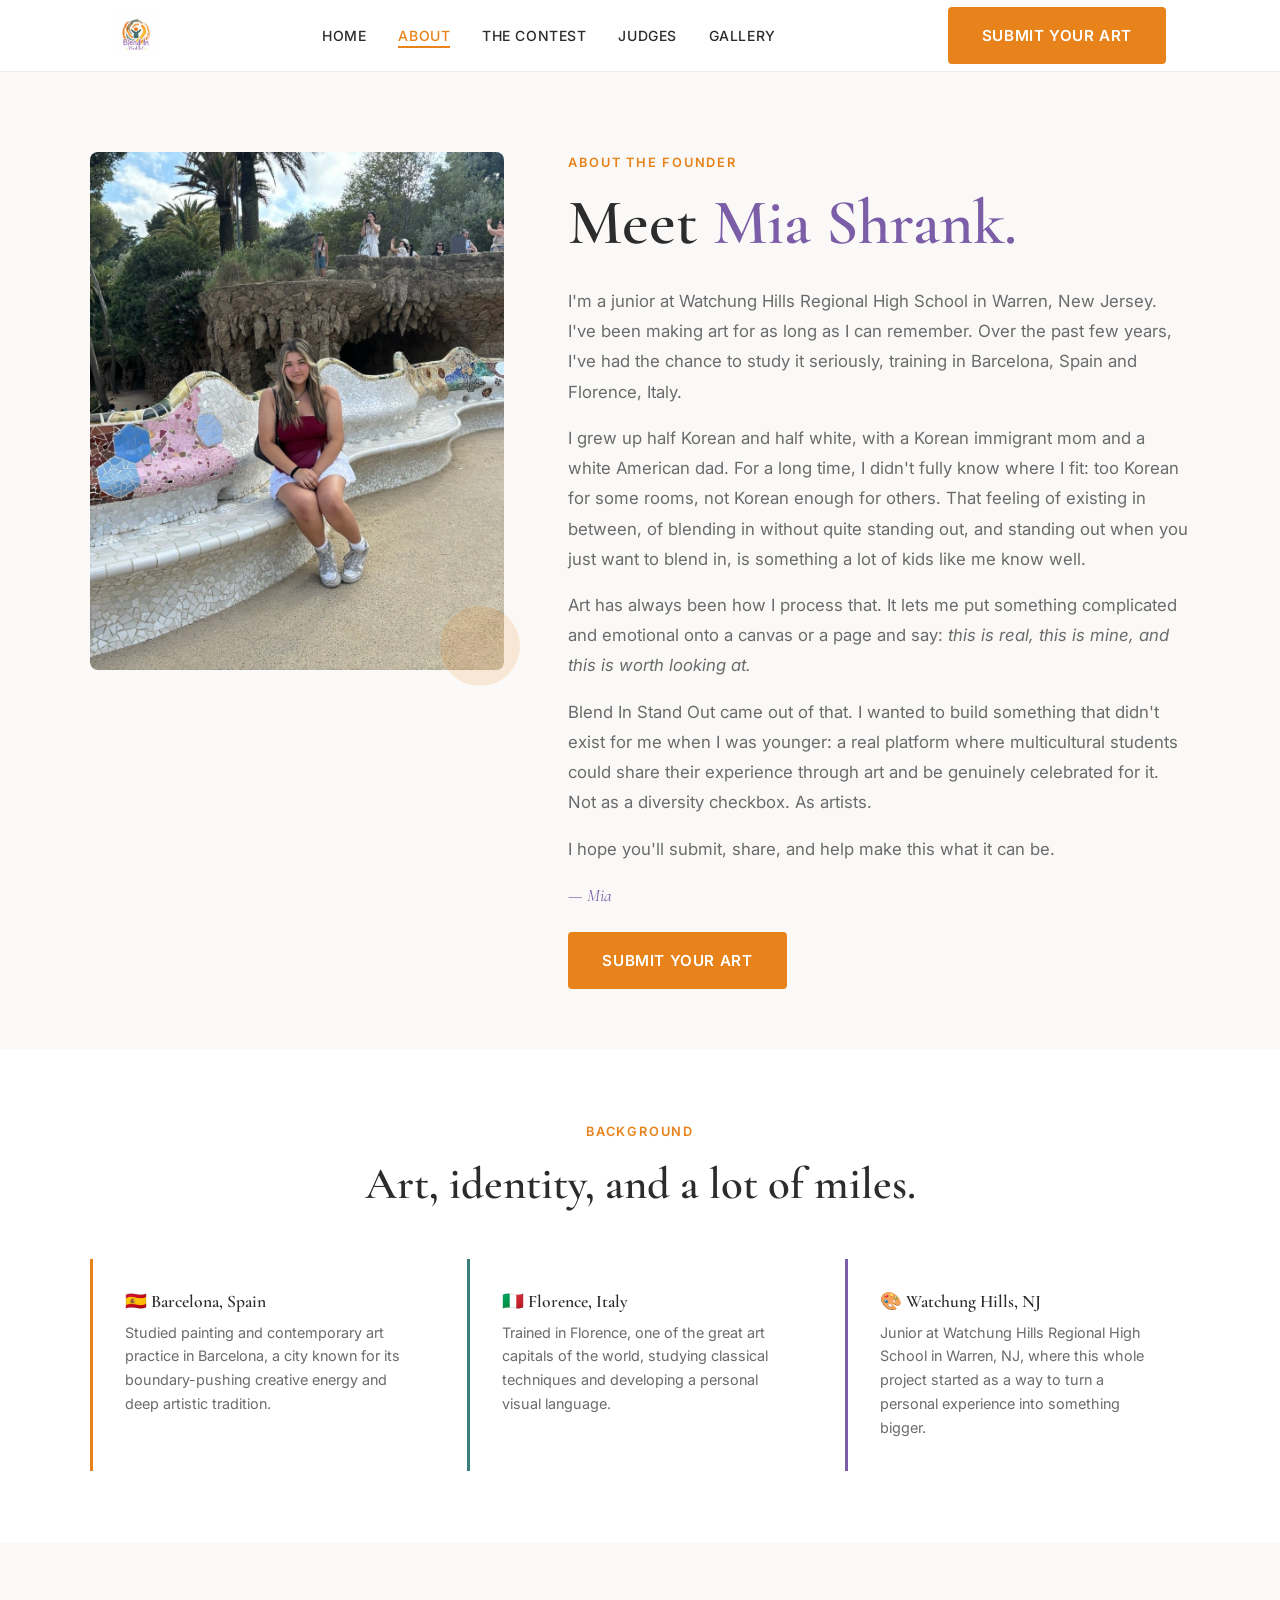
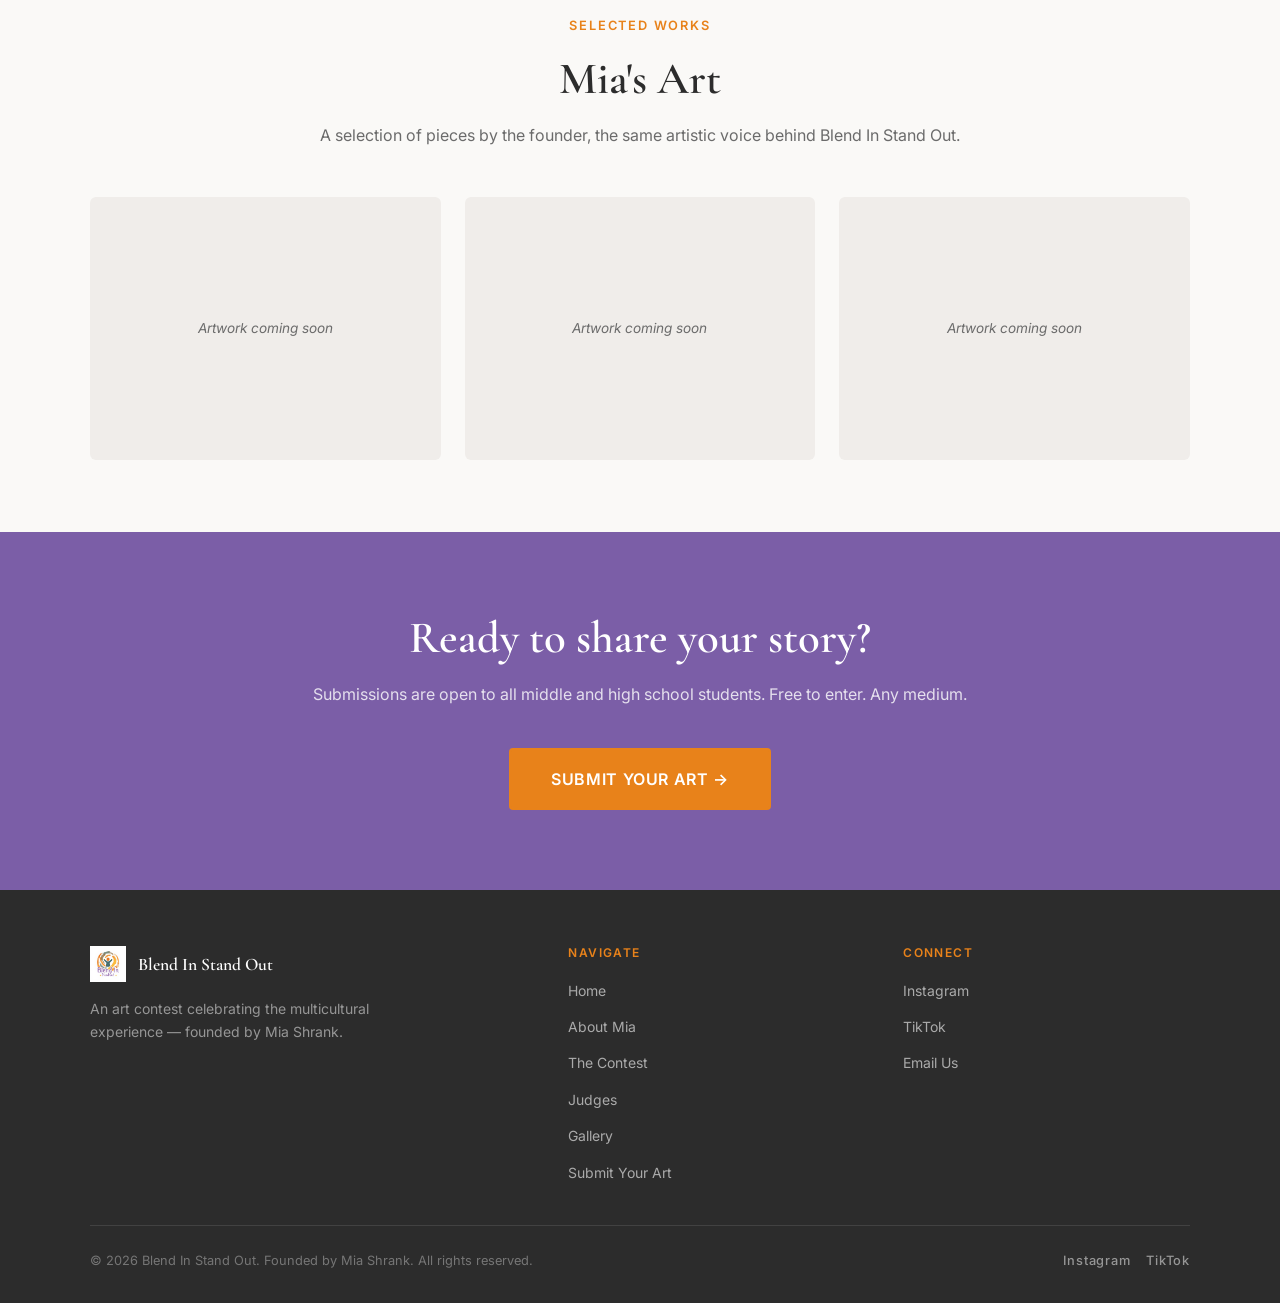
==== commit 9ef02941: "Update about.html" ====
--- a/about.html
+++ b/about.html
@@ -4,7 +4,7 @@
   <meta charset="UTF-8" />
   <meta name="viewport" content="width=device-width, initial-scale=1.0" />
   <title>About Mia Shrank — Blend In Stand Out</title>
-  <meta name="description" content="Meet Mia Shrank, the founder of Blend In Stand Out — a junior at Watchung Hills Regional High School and artist who studied in Barcelona and Florence." />
+  <meta name="description" content="Meet Mia Shrank, the founder of Blend In Stand Out, a junior at Watchung Hills Regional High School and artist who studied in Barcelona and Florence." />
   <link rel="icon" href="images/logo.png" type="image/png" />
   <link rel="stylesheet" href="css/style.css" />
 </head>
@@ -53,16 +53,16 @@
           <h1>Meet <span>Mia Shrank.</span></h1>
           <div class="about-hero__bio fade-in">
             <p>
-              I'm a junior at Watchung Hills Regional High School in Warren, New Jersey. I've been making art for as long as I can remember — and over the past few years, I've had the chance to study it seriously, training in Barcelona, Spain and Florence, Italy.
+              I'm a junior at Watchung Hills Regional High School in Warren, New Jersey. I've been making art for as long as I can remember. Over the past few years, I've had the chance to study it seriously, training in Barcelona, Spain and Florence, Italy.
             </p>
             <p>
-              I grew up half Korean and half white, with a Korean immigrant mom and a white American dad. For a long time, I didn't fully know where I fit — too Korean for some rooms, not Korean enough for others. That feeling of existing in between — of blending in without quite standing out, and standing out when you just want to blend in — is something a lot of kids like me know well.
+              I grew up half Korean and half white, with a Korean immigrant mom and a white American dad. For a long time, I didn't fully know where I fit: too Korean for some rooms, not Korean enough for others. That feeling of existing in between, of blending in without quite standing out, and standing out when you just want to blend in, is something a lot of kids like me know well.
             </p>
             <p>
               Art has always been how I process that. It lets me put something complicated and emotional onto a canvas or a page and say: <em>this is real, this is mine, and this is worth looking at.</em>
             </p>
             <p>
-              Blend In Stand Out came out of that. I wanted to build something that didn't exist for me when I was younger — a real platform where multicultural students could share their experience through art and be genuinely celebrated for it. Not as a diversity checkbox. As artists.
+              Blend In Stand Out came out of that. I wanted to build something that didn't exist for me when I was younger: a real platform where multicultural students could share their experience through art and be genuinely celebrated for it. Not as a diversity checkbox. As artists.
             </p>
             <p>
               I hope you'll submit, share, and help make this what it can be.
@@ -84,7 +84,7 @@
         <div class="about-highlights__grid">
           <div class="about-highlight fade-in fade-in-delay-1">
             <h3>🇪🇸 Barcelona, Spain</h3>
-            <p>Studied painting and contemporary art practice in Barcelona — a city known for its boundary-pushing creative energy and deep artistic tradition.</p>
+            <p>Studied painting and contemporary art practice in Barcelona, a city known for its boundary-pushing creative energy and deep artistic tradition.</p>
           </div>
           <div class="about-highlight fade-in fade-in-delay-2">
             <h3>🇮🇹 Florence, Italy</h3>
@@ -92,7 +92,7 @@
           </div>
           <div class="about-highlight fade-in fade-in-delay-3">
             <h3>🎨 Watchung Hills, NJ</h3>
-            <p>Junior at Watchung Hills Regional High School in Warren, NJ — where this whole project started as a way to turn a personal experience into something bigger.</p>
+            <p>Junior at Watchung Hills Regional High School in Warren, NJ, where this whole project started as a way to turn a personal experience into something bigger.</p>
           </div>
         </div>
       </div>
@@ -104,7 +104,7 @@
         <div class="text-center fade-in">
           <p class="hero__eyebrow">Selected Works</p>
           <h2>Mia's Art</h2>
-          <p style="margin: 16px auto 0;">A selection of pieces by the founder — the same artistic voice behind Blend In Stand Out.</p>
+          <p style="margin: 16px auto 0;">A selection of pieces by the founder, the same artistic voice behind Blend In Stand Out.</p>
         </div>
         <div class="artwork-grid">
           <div class="artwork-item">Artwork coming soon</div>
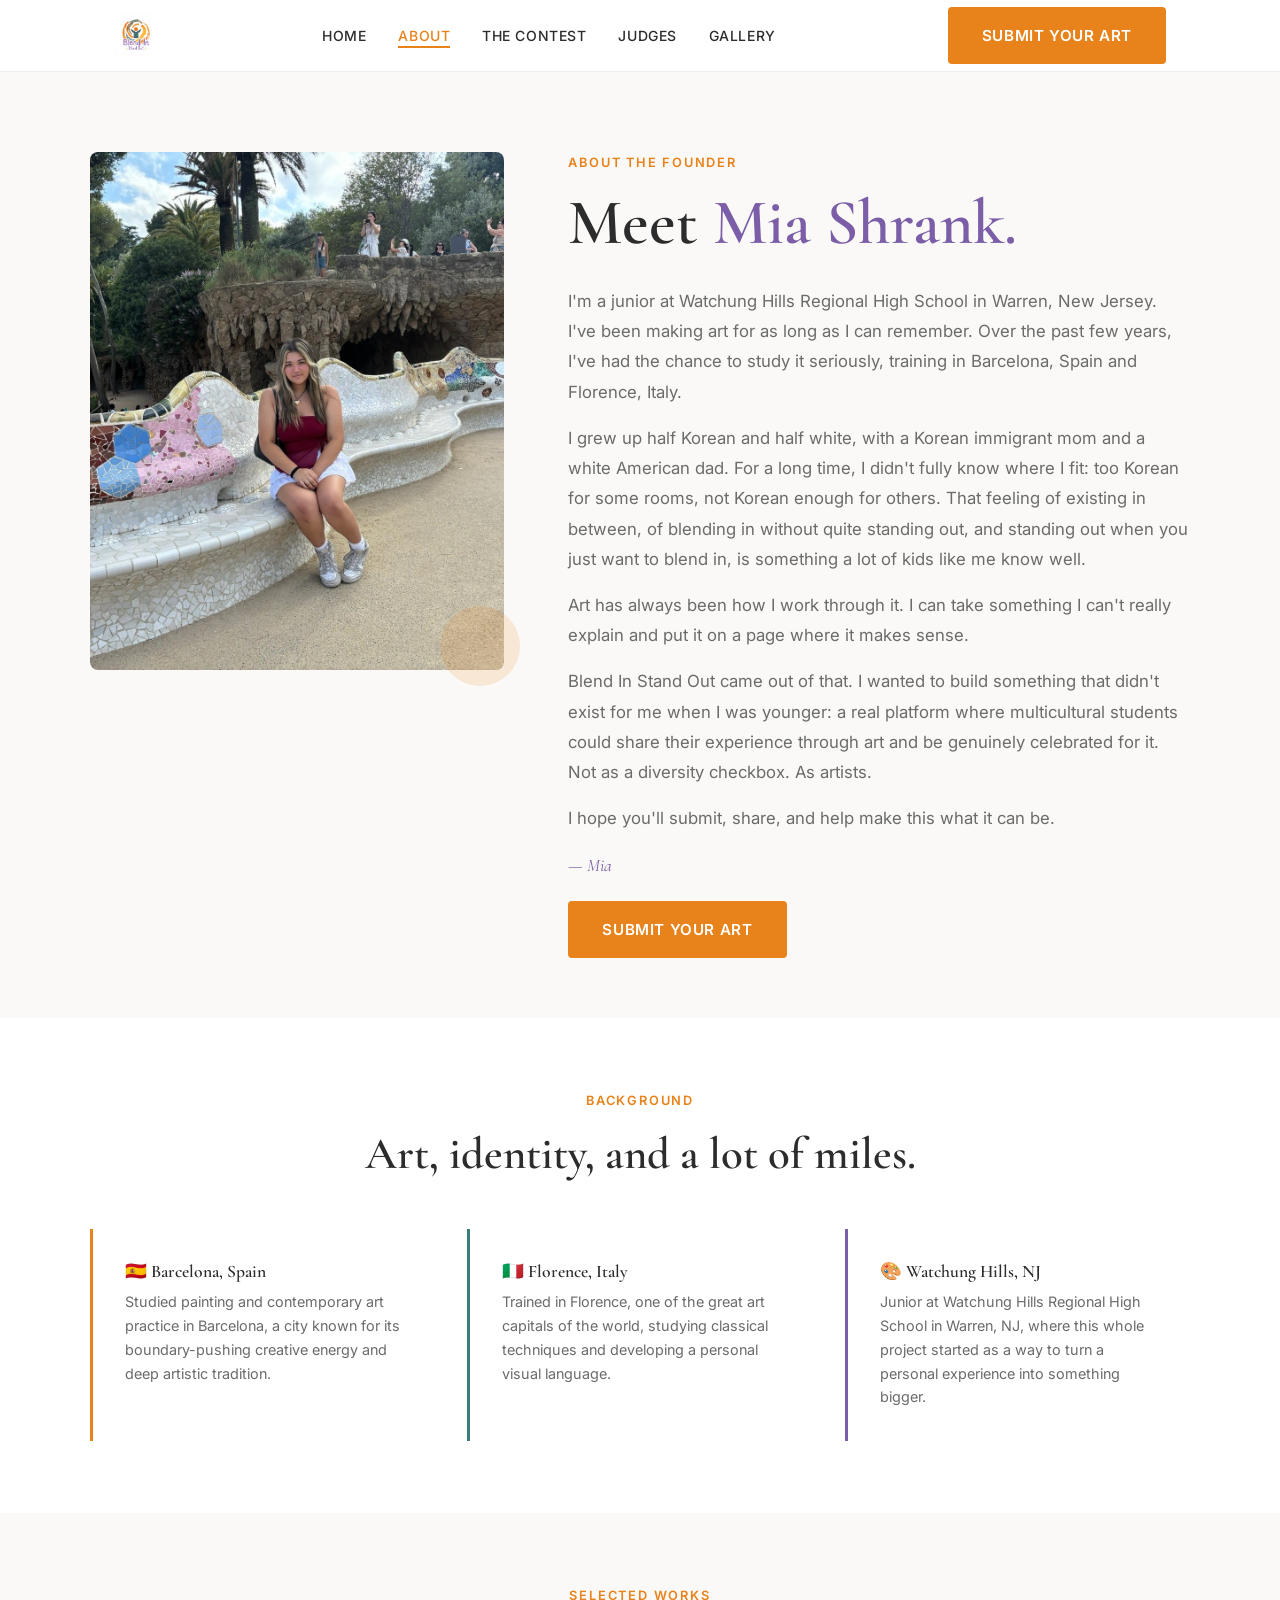
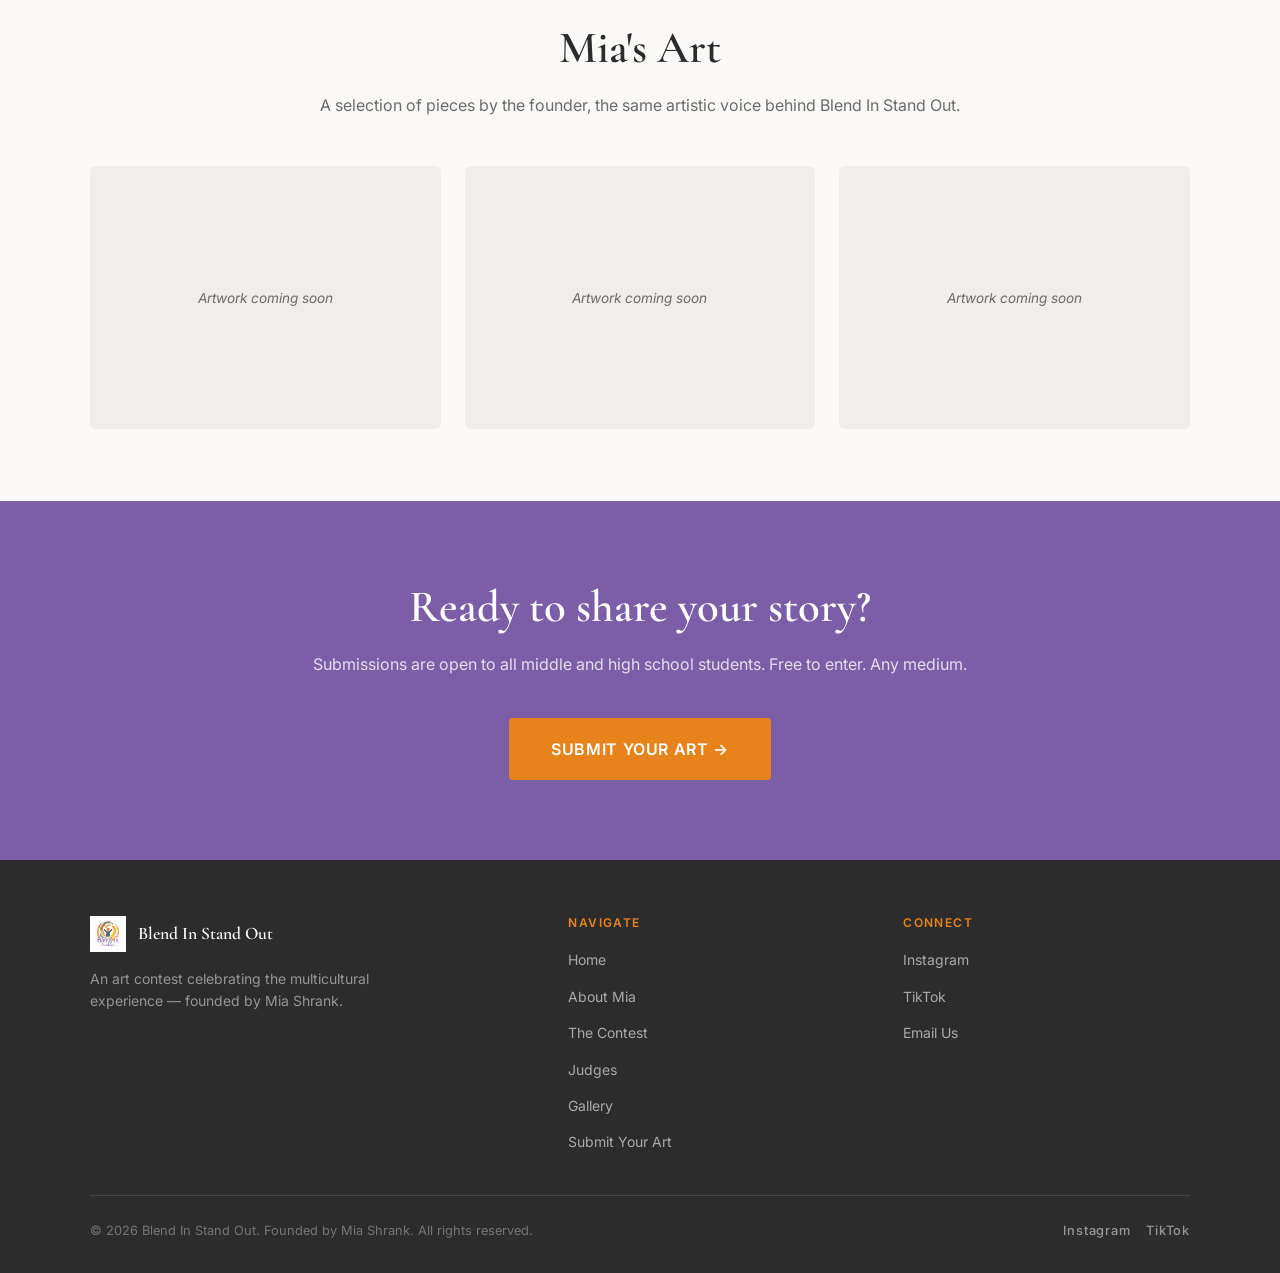
==== commit d37edb9b: "Update about.html" ====
--- a/about.html
+++ b/about.html
@@ -59,7 +59,7 @@
               I grew up half Korean and half white, with a Korean immigrant mom and a white American dad. For a long time, I didn't fully know where I fit: too Korean for some rooms, not Korean enough for others. That feeling of existing in between, of blending in without quite standing out, and standing out when you just want to blend in, is something a lot of kids like me know well.
             </p>
             <p>
-              Art has always been how I process that. It lets me put something complicated and emotional onto a canvas or a page and say: <em>this is real, this is mine, and this is worth looking at.</em>
+              Art has always been how I work through it. I can take something I can't really explain and put it on a page where it makes sense.
             </p>
             <p>
               Blend In Stand Out came out of that. I wanted to build something that didn't exist for me when I was younger: a real platform where multicultural students could share their experience through art and be genuinely celebrated for it. Not as a diversity checkbox. As artists.
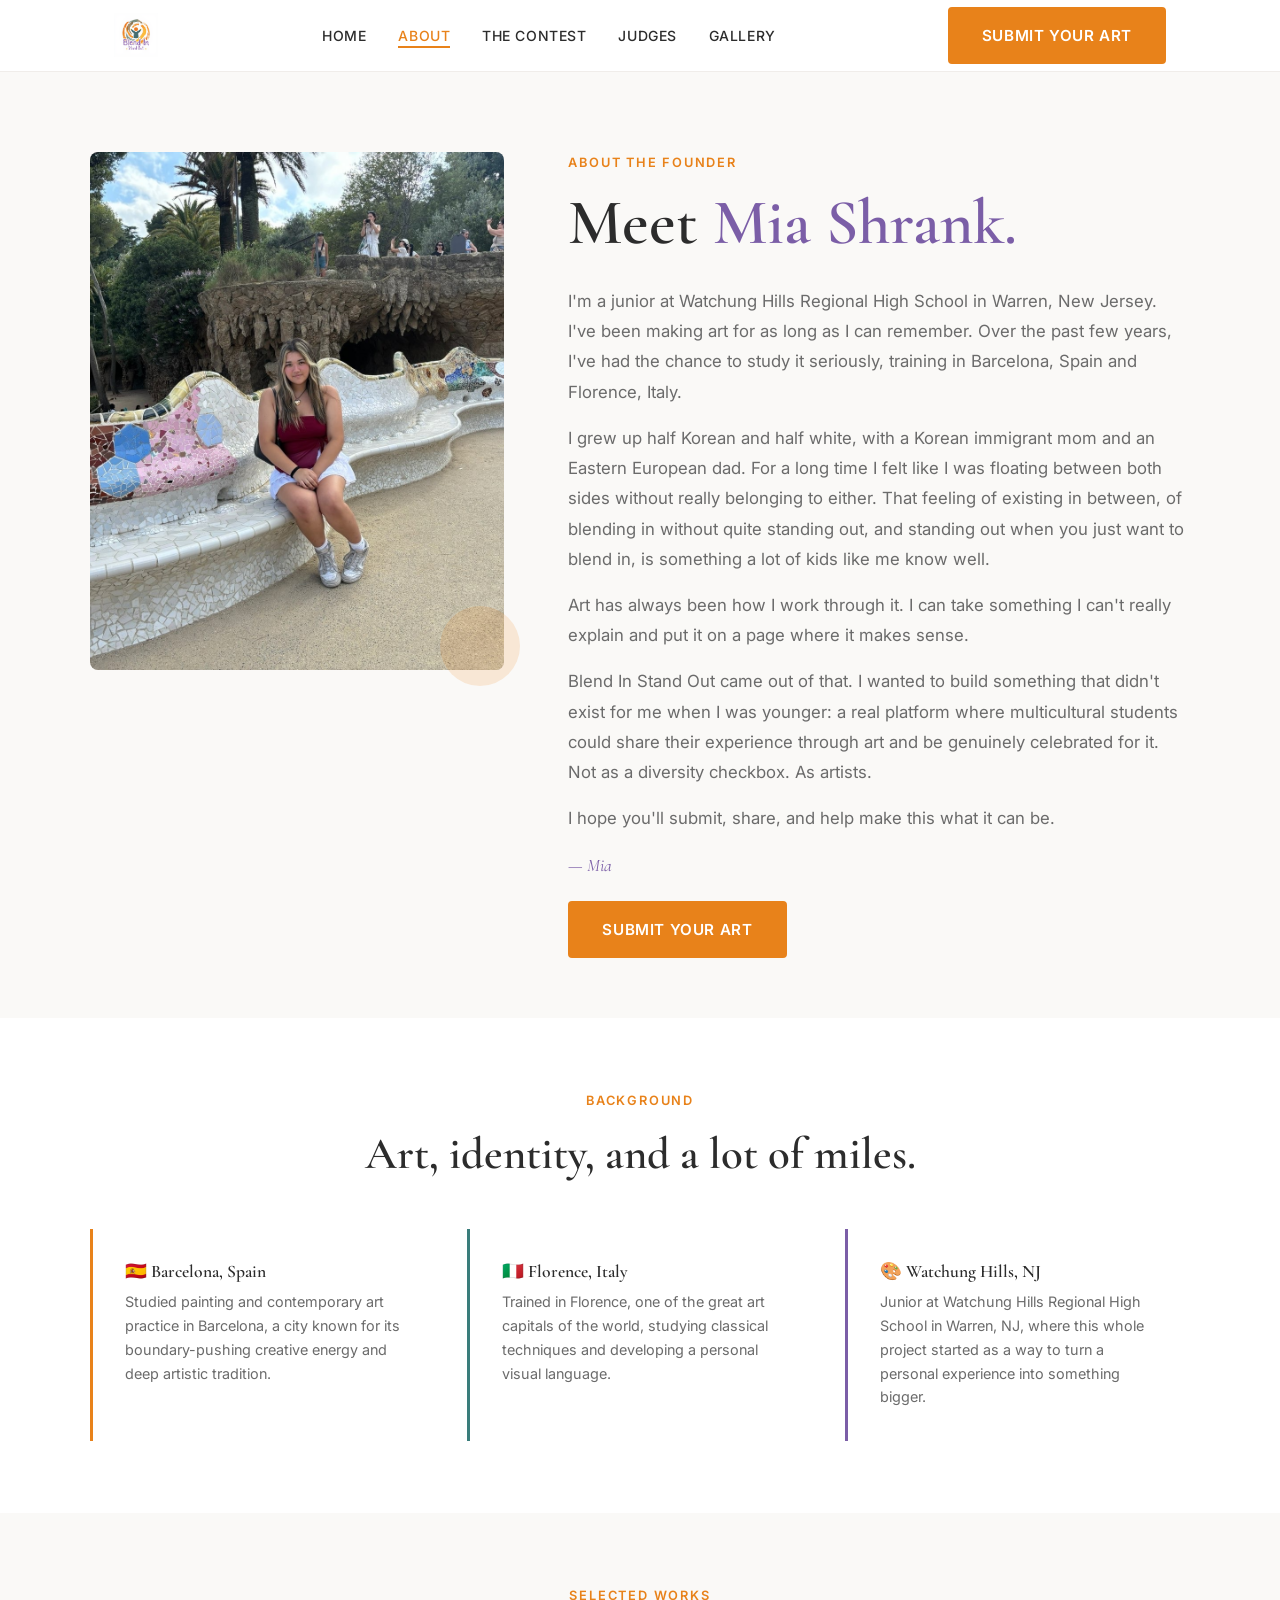
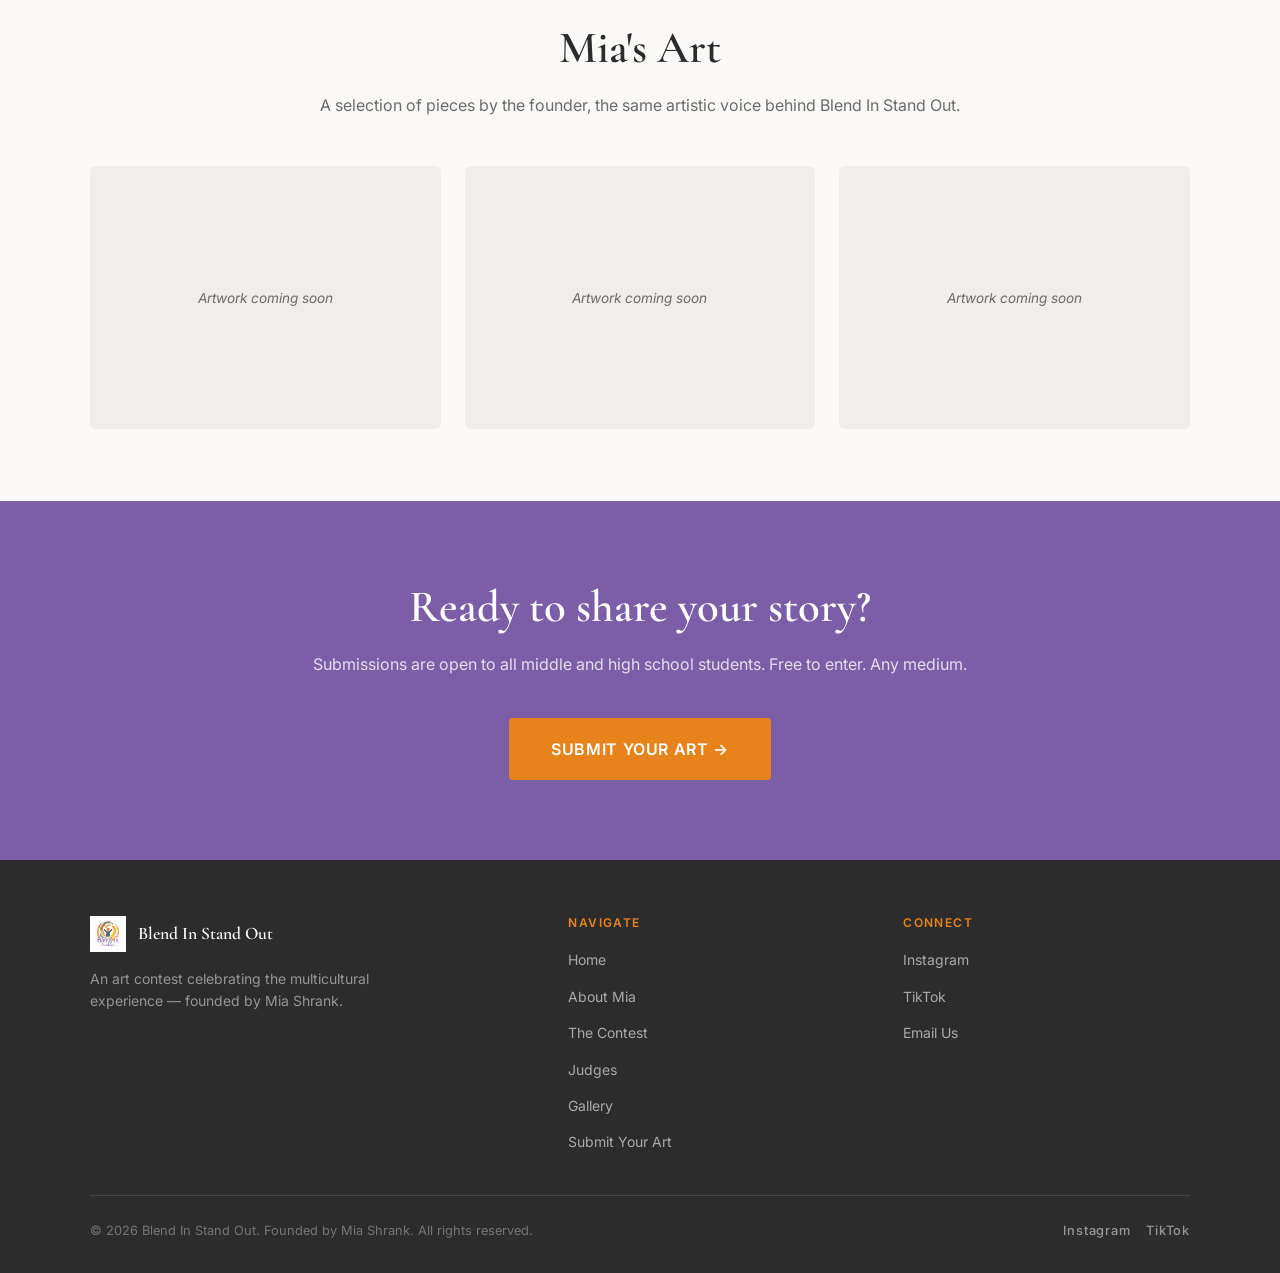
==== commit 8f258e86: "Update about.html" ====
--- a/about.html
+++ b/about.html
@@ -56,7 +56,7 @@
               I'm a junior at Watchung Hills Regional High School in Warren, New Jersey. I've been making art for as long as I can remember. Over the past few years, I've had the chance to study it seriously, training in Barcelona, Spain and Florence, Italy.
             </p>
             <p>
-              I grew up half Korean and half white, with a Korean immigrant mom and a white American dad. For a long time, I didn't fully know where I fit: too Korean for some rooms, not Korean enough for others. That feeling of existing in between, of blending in without quite standing out, and standing out when you just want to blend in, is something a lot of kids like me know well.
+              I grew up half Korean and half white, with a Korean immigrant mom and an Eastern European dad. For a long time I felt like I was floating between both sides without really belonging to either. That feeling of existing in between, of blending in without quite standing out, and standing out when you just want to blend in, is something a lot of kids like me know well.
             </p>
             <p>
               Art has always been how I work through it. I can take something I can't really explain and put it on a page where it makes sense.
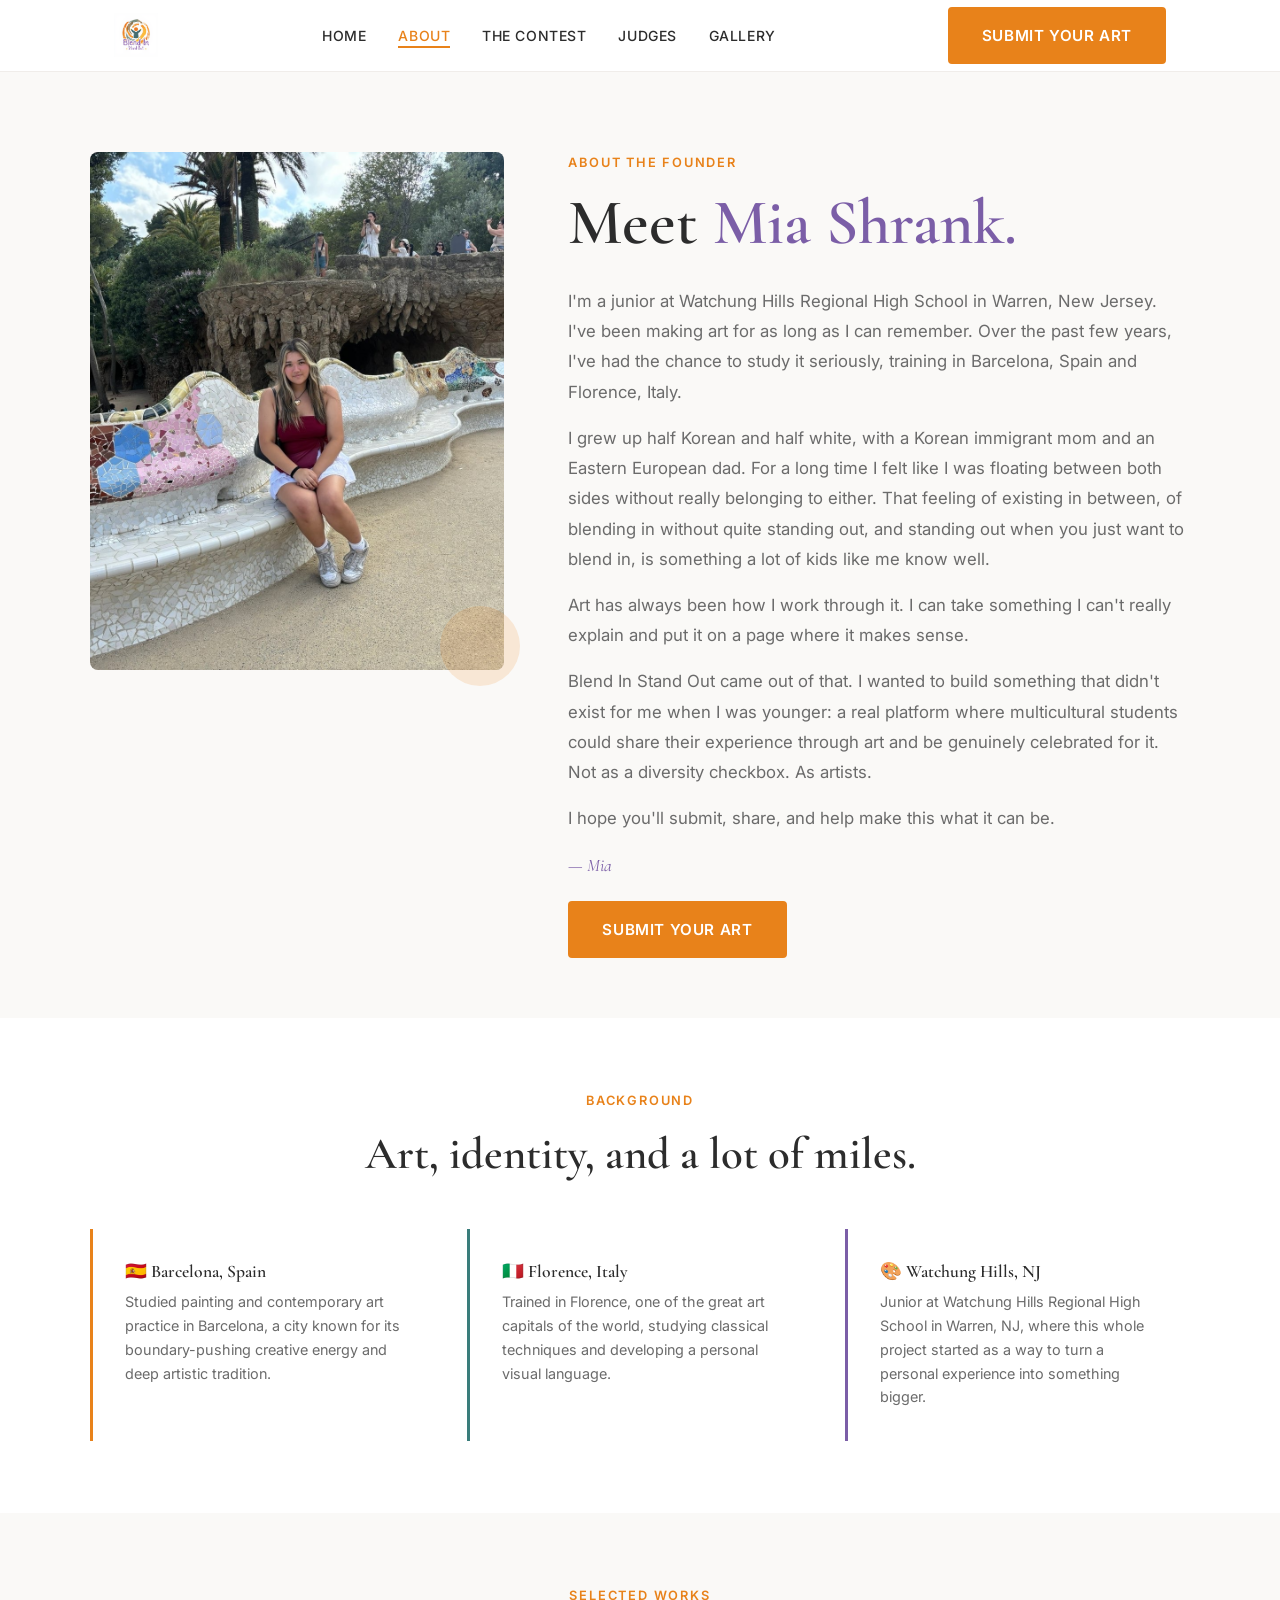
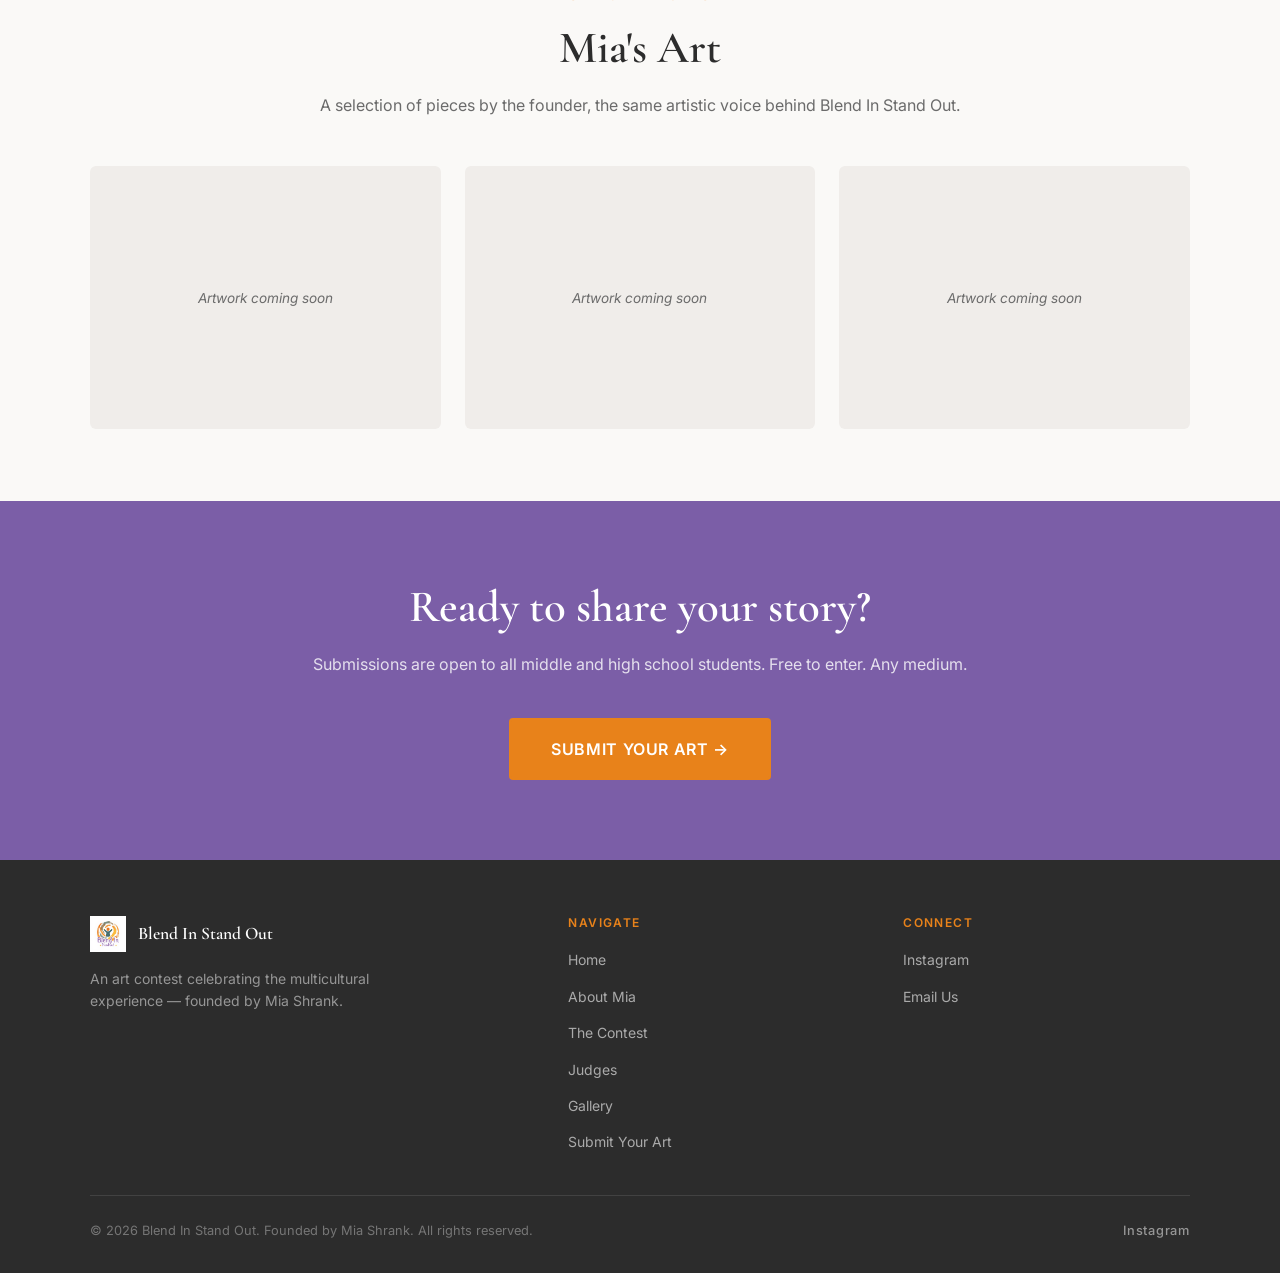
==== commit 9e915e09: "Update about.html" ====
--- a/about.html
+++ b/about.html
@@ -150,8 +150,7 @@
         <div class="footer__col">
           <h4>Connect</h4>
           <ul>
-            <li><a href="#">Instagram</a></li>
-            <li><a href="#">TikTok</a></li>
+            <li><a href="https://www.instagram.com/blendinstandout.art/" target="_blank" rel="noopener noreferrer">Instagram</a></li>
             <li><a href="mailto:blendinstandout.art@gmail.com">Email Us</a></li>
           </ul>
         </div>
@@ -159,8 +158,7 @@
       <div class="footer__bottom">
         <p class="footer__copy">© 2026 Blend In Stand Out. Founded by Mia Shrank. All rights reserved.</p>
         <div class="footer__social">
-          <a href="#">Instagram</a>
-          <a href="#">TikTok</a>
+          <a href="https://www.instagram.com/blendinstandout.art/" target="_blank" rel="noopener noreferrer">Instagram</a>
         </div>
       </div>
     </div>
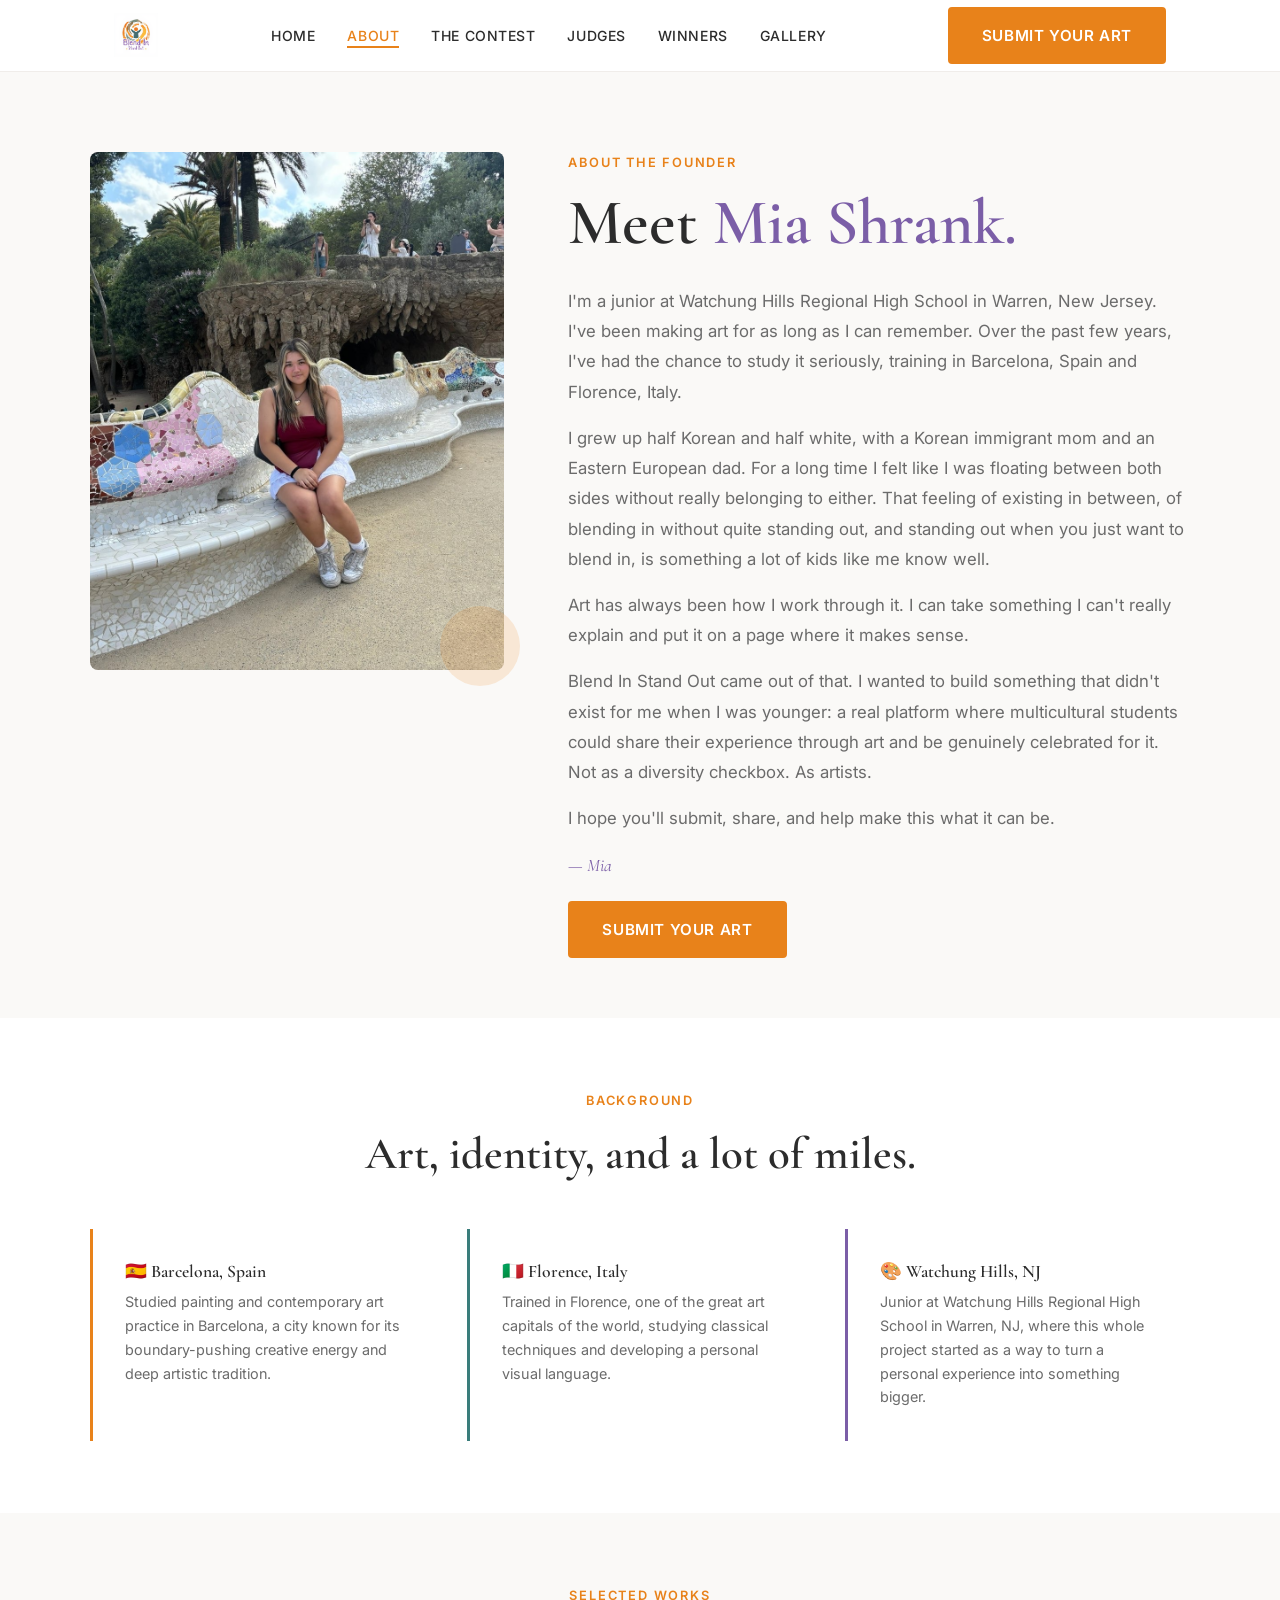
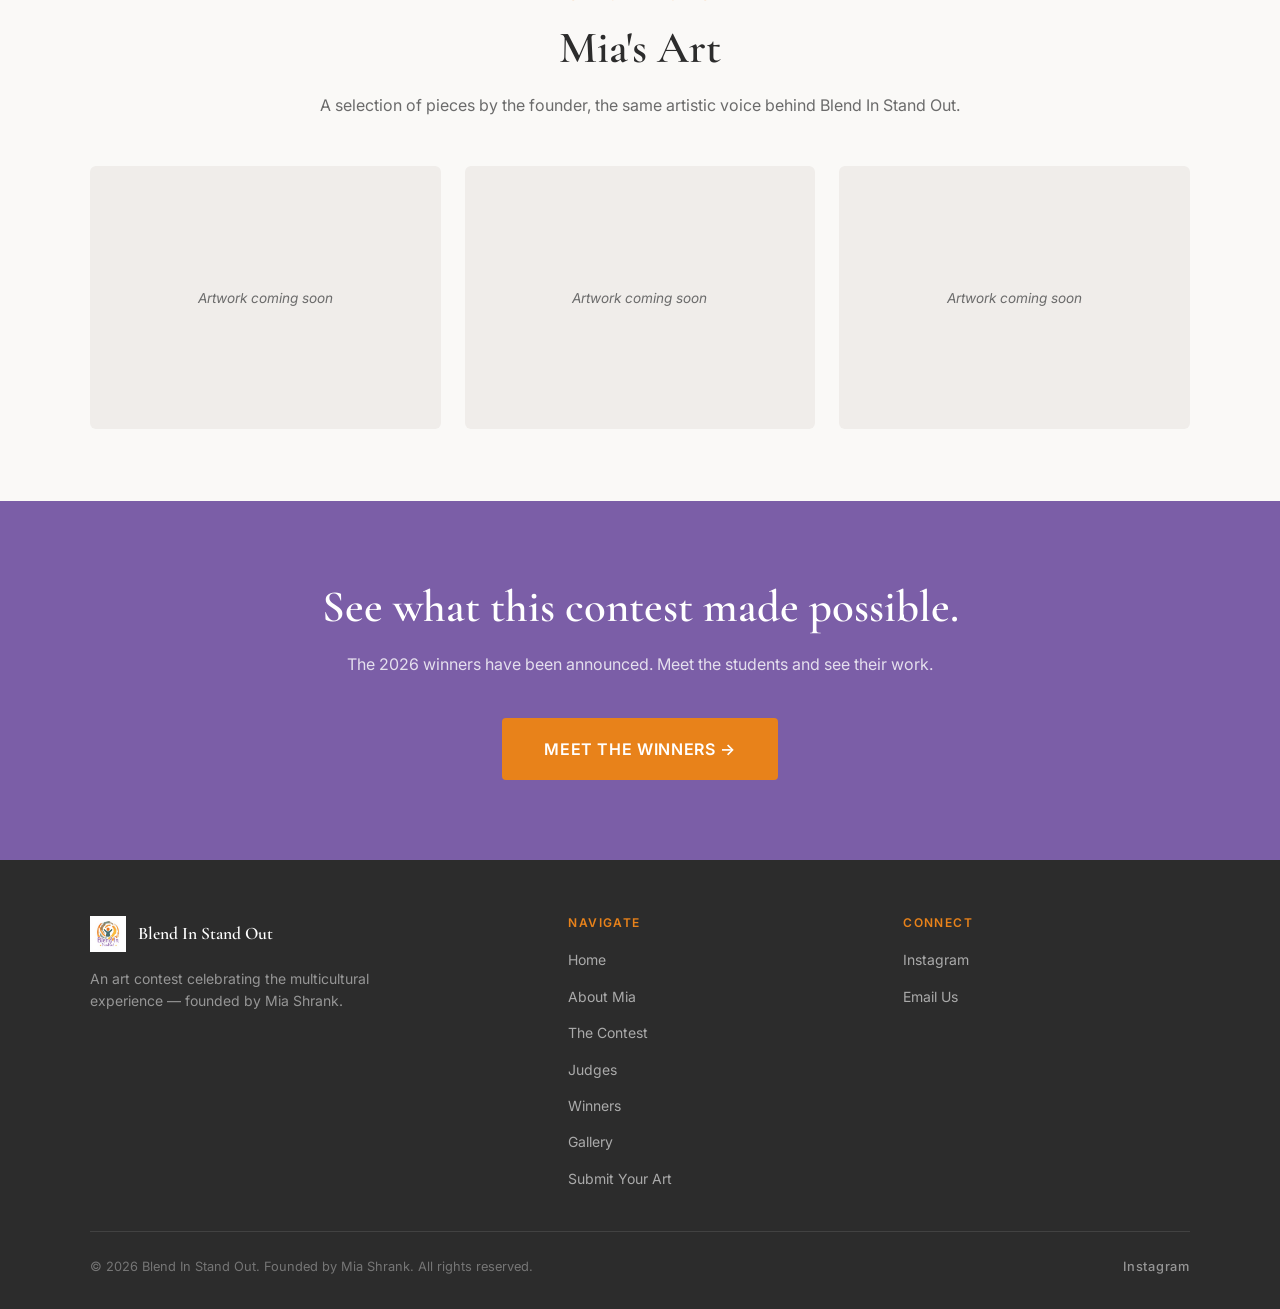
==== commit 56e1ae13: "Update about.html" ====
--- a/about.html
+++ b/about.html
@@ -22,6 +22,7 @@
         <li><a href="about.html">About</a></li>
         <li><a href="contest.html">The Contest</a></li>
         <li><a href="judges.html">Judges</a></li>
+        <li><a href="winners.html">Winners</a></li>
         <li><a href="gallery.html">Gallery</a></li>
       </ul>
       <a href="submit.html" class="btn btn--primary nav__cta">Submit Your Art</a>
@@ -35,6 +36,7 @@
     <a href="about.html">About</a>
     <a href="contest.html">The Contest</a>
     <a href="judges.html">Judges</a>
+    <a href="winners.html">Winners</a>
     <a href="gallery.html">Gallery</a>
     <a href="submit.html" class="btn btn--primary">Submit Your Art</a>
   </div>
@@ -117,9 +119,9 @@
     <!-- CTA -->
     <section class="cta-banner fade-in">
       <div class="container">
-        <h2>Ready to share your story?</h2>
-        <p class="wide">Submissions are open to all middle and high school students. Free to enter. Any medium.</p>
-        <a href="submit.html" class="btn btn--primary">Submit Your Art →</a>
+        <h2>See what this contest made possible.</h2>
+        <p class="wide">The 2026 winners have been announced. Meet the students and see their work.</p>
+        <a href="winners.html" class="btn btn--primary">Meet the Winners →</a>
       </div>
     </section>
 
@@ -143,6 +145,7 @@
             <li><a href="about.html">About Mia</a></li>
             <li><a href="contest.html">The Contest</a></li>
             <li><a href="judges.html">Judges</a></li>
+            <li><a href="winners.html">Winners</a></li>
             <li><a href="gallery.html">Gallery</a></li>
             <li><a href="submit.html">Submit Your Art</a></li>
           </ul>
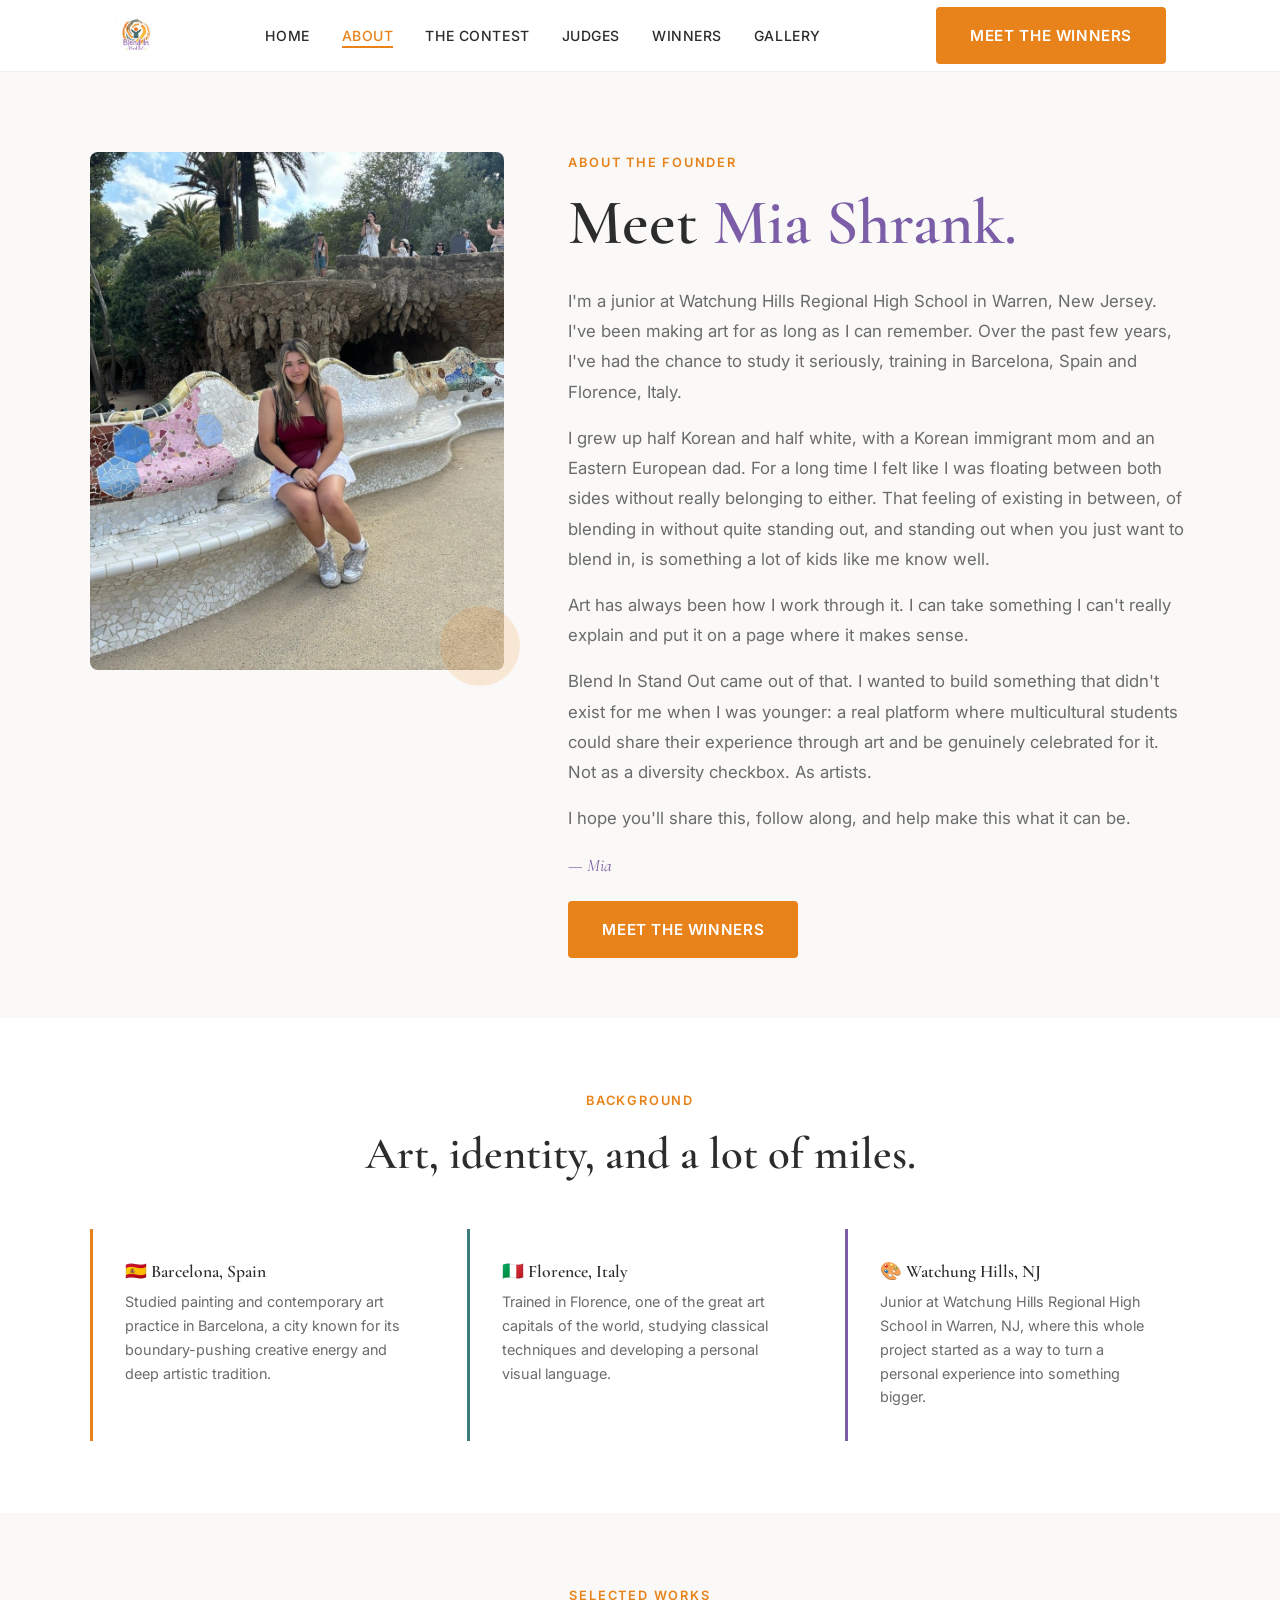
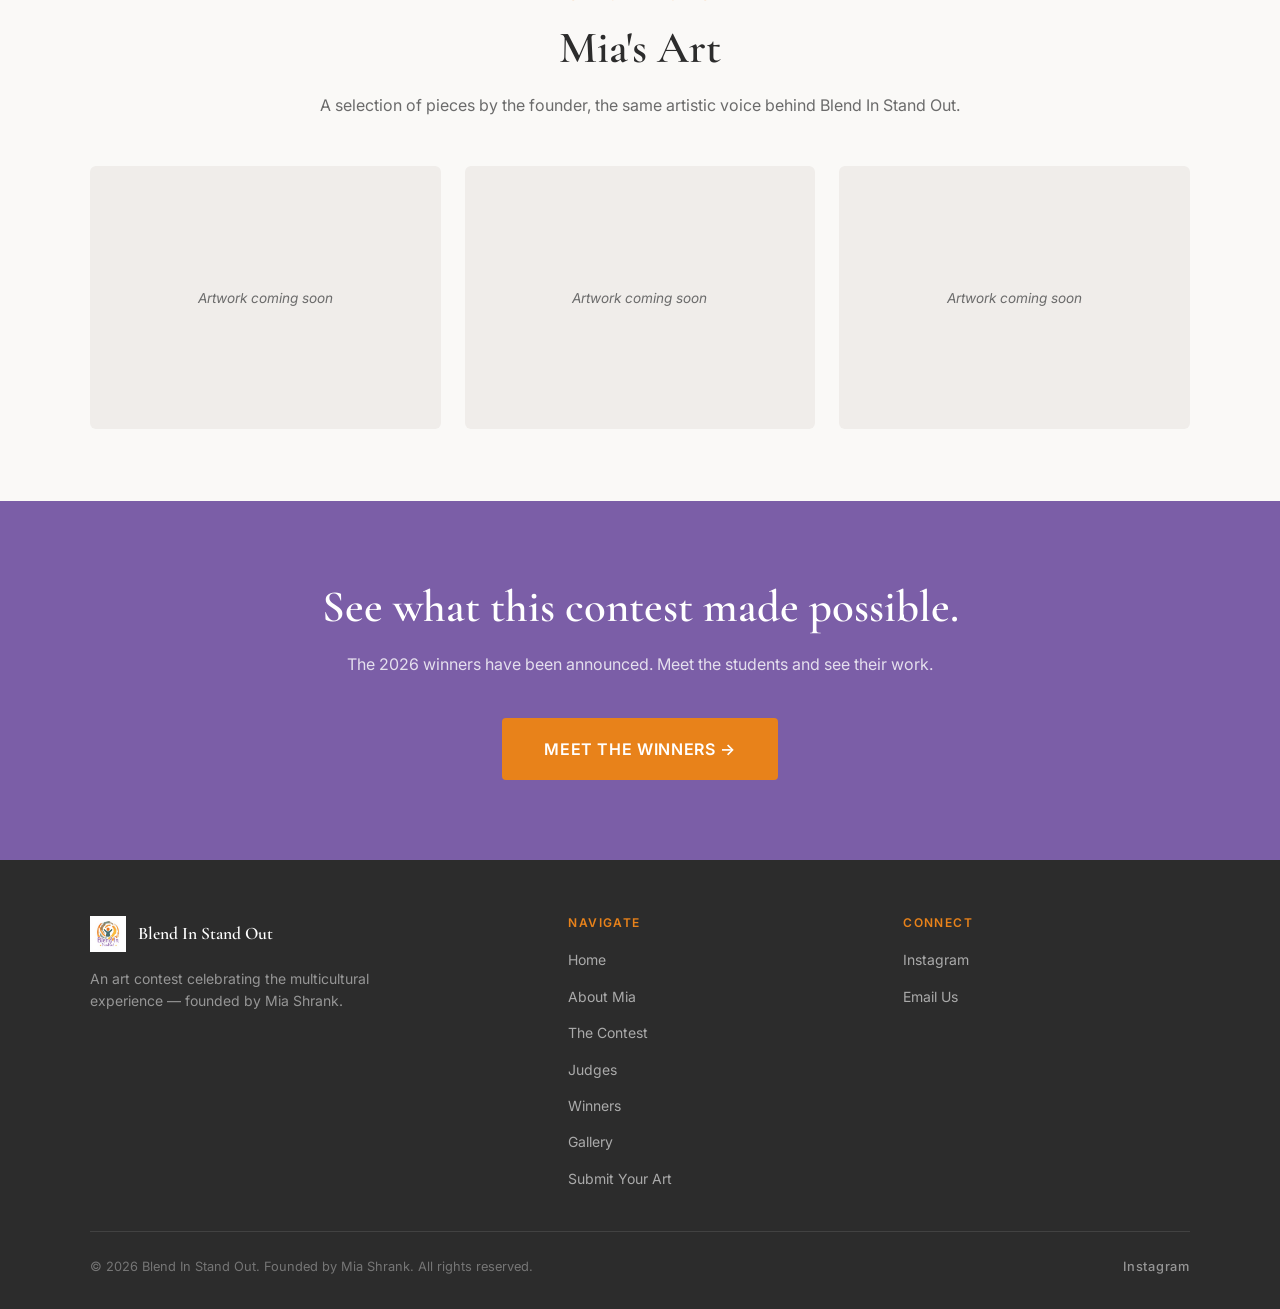
==== commit 0c7ae906: "Update about.html" ====
--- a/about.html
+++ b/about.html
@@ -25,7 +25,7 @@
         <li><a href="winners.html">Winners</a></li>
         <li><a href="gallery.html">Gallery</a></li>
       </ul>
-      <a href="submit.html" class="btn btn--primary nav__cta">Submit Your Art</a>
+      <a href="winners.html" class="btn btn--primary nav__cta">Meet the Winners</a>
       <button class="nav__hamburger" aria-label="Open menu">
         <span></span><span></span><span></span>
       </button>
@@ -38,7 +38,7 @@
     <a href="judges.html">Judges</a>
     <a href="winners.html">Winners</a>
     <a href="gallery.html">Gallery</a>
-    <a href="submit.html" class="btn btn--primary">Submit Your Art</a>
+    <a href="winners.html" class="btn btn--primary">Meet the Winners</a>
   </div>
 
   <div class="page-content">
@@ -67,11 +67,11 @@
               Blend In Stand Out came out of that. I wanted to build something that didn't exist for me when I was younger: a real platform where multicultural students could share their experience through art and be genuinely celebrated for it. Not as a diversity checkbox. As artists.
             </p>
             <p>
-              I hope you'll submit, share, and help make this what it can be.
+              I hope you'll share this, follow along, and help make this what it can be.
             </p>
             <p style="color: var(--purple); font-family: var(--font-heading); font-size: 1.1rem; font-style: italic;">— Mia</p>
           </div>
-          <a href="submit.html" class="btn btn--primary">Submit Your Art</a>
+          <a href="winners.html" class="btn btn--primary">Meet the Winners</a>
         </div>
       </div>
     </section>
--- a/css/style.css
+++ b/css/style.css
@@ -961,6 +961,78 @@
 .gallery-empty__icon { font-size: 3rem; margin-bottom: 24px; }
 .gallery-empty h3 { color: var(--dark); margin-bottom: 12px; }
 .gallery-empty p { margin: 0 auto; max-width: 480px; }
+
+/* =====================================================
+   WINNERS PAGE
+   ===================================================== */
+.winners-hero {
+  background: linear-gradient(135deg, var(--orange) 0%, #a3520d 100%);
+  padding: 80px 24px;
+  text-align: center;
+  color: var(--white);
+}
+.winners-hero h1 { color: var(--white); margin-bottom: 20px; }
+.winners-hero p  { color: rgba(255,255,255,0.85); margin: 0 auto; font-size: 1.1rem; }
+
+.winner-spotlight { padding: 72px 24px; }
+.winner-spotlight--alt { background: var(--off-white); }
+.winner-spotlight__inner {
+  max-width: var(--max-width);
+  margin: 0 auto;
+  display: grid;
+  grid-template-columns: 1fr 1.2fr;
+  gap: 64px;
+  align-items: center;
+}
+.winner-spotlight--reverse .winner-spotlight__inner {
+  grid-template-columns: 1.2fr 1fr;
+}
+.winner-spotlight--reverse .winner-spotlight__image { order: 2; }
+.winner-spotlight__image img {
+  width: 100%;
+  border-radius: 8px;
+  object-fit: cover;
+  box-shadow: 0 12px 40px rgba(0,0,0,0.1);
+}
+.winner-spotlight__badge {
+  display: inline-block;
+  font-size: 0.75rem;
+  font-weight: 600;
+  letter-spacing: 0.1em;
+  text-transform: uppercase;
+  color: var(--white);
+  background: var(--orange);
+  padding: 6px 14px;
+  border-radius: 20px;
+  margin-bottom: 16px;
+}
+.winner-spotlight__name { color: var(--dark); margin-bottom: 6px; }
+.winner-spotlight__meta {
+  font-size: 0.9rem;
+  color: var(--mid-gray);
+  margin-bottom: 24px;
+}
+.winner-spotlight__title {
+  font-family: var(--font-heading);
+  font-style: italic;
+  font-size: 1.4rem;
+  color: var(--purple);
+  margin-bottom: 8px;
+}
+.winner-spotlight__medium {
+  font-size: 0.8rem;
+  font-weight: 600;
+  letter-spacing: 0.06em;
+  text-transform: uppercase;
+  color: var(--teal);
+  margin-bottom: 20px;
+}
+.winner-spotlight__statement {
+  font-size: 1rem;
+  line-height: 1.8;
+  color: var(--mid-gray);
+  max-width: 100%;
+}
 
 /* =====================================================
    FOOTER
@@ -1095,6 +1167,9 @@
   .judges-cards              { grid-template-columns: 1fr; max-width: 400px; margin-left: auto; margin-right: auto; }
   .submit-content__inner     { grid-template-columns: 1fr; }
   .gallery-masonry           { columns: 2; }
+  .winner-spotlight__inner,
+  .winner-spotlight--reverse .winner-spotlight__inner { grid-template-columns: 1fr; gap: 32px; }
+  .winner-spotlight--reverse .winner-spotlight__image { order: 0; }
   .footer__top               { grid-template-columns: 1fr 1fr; }
   .footer__brand             { grid-column: span 2; }
 }
